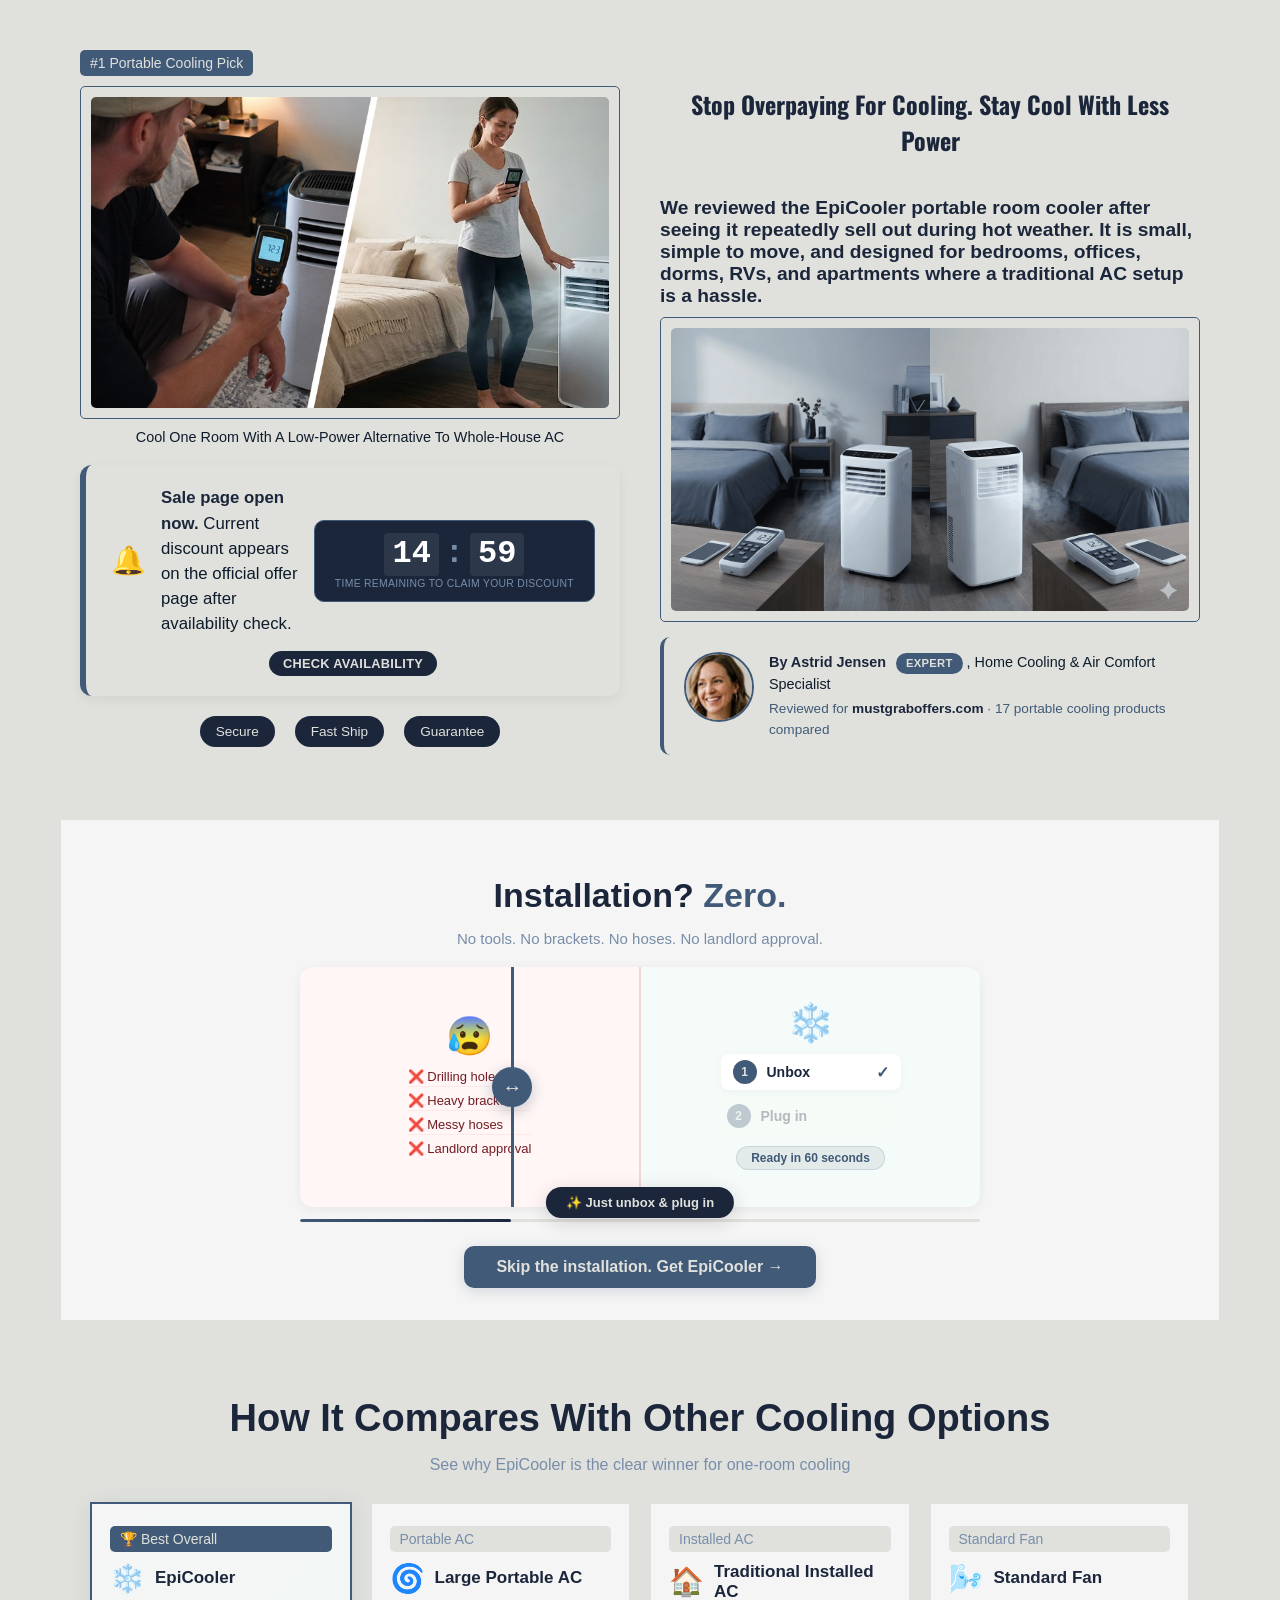
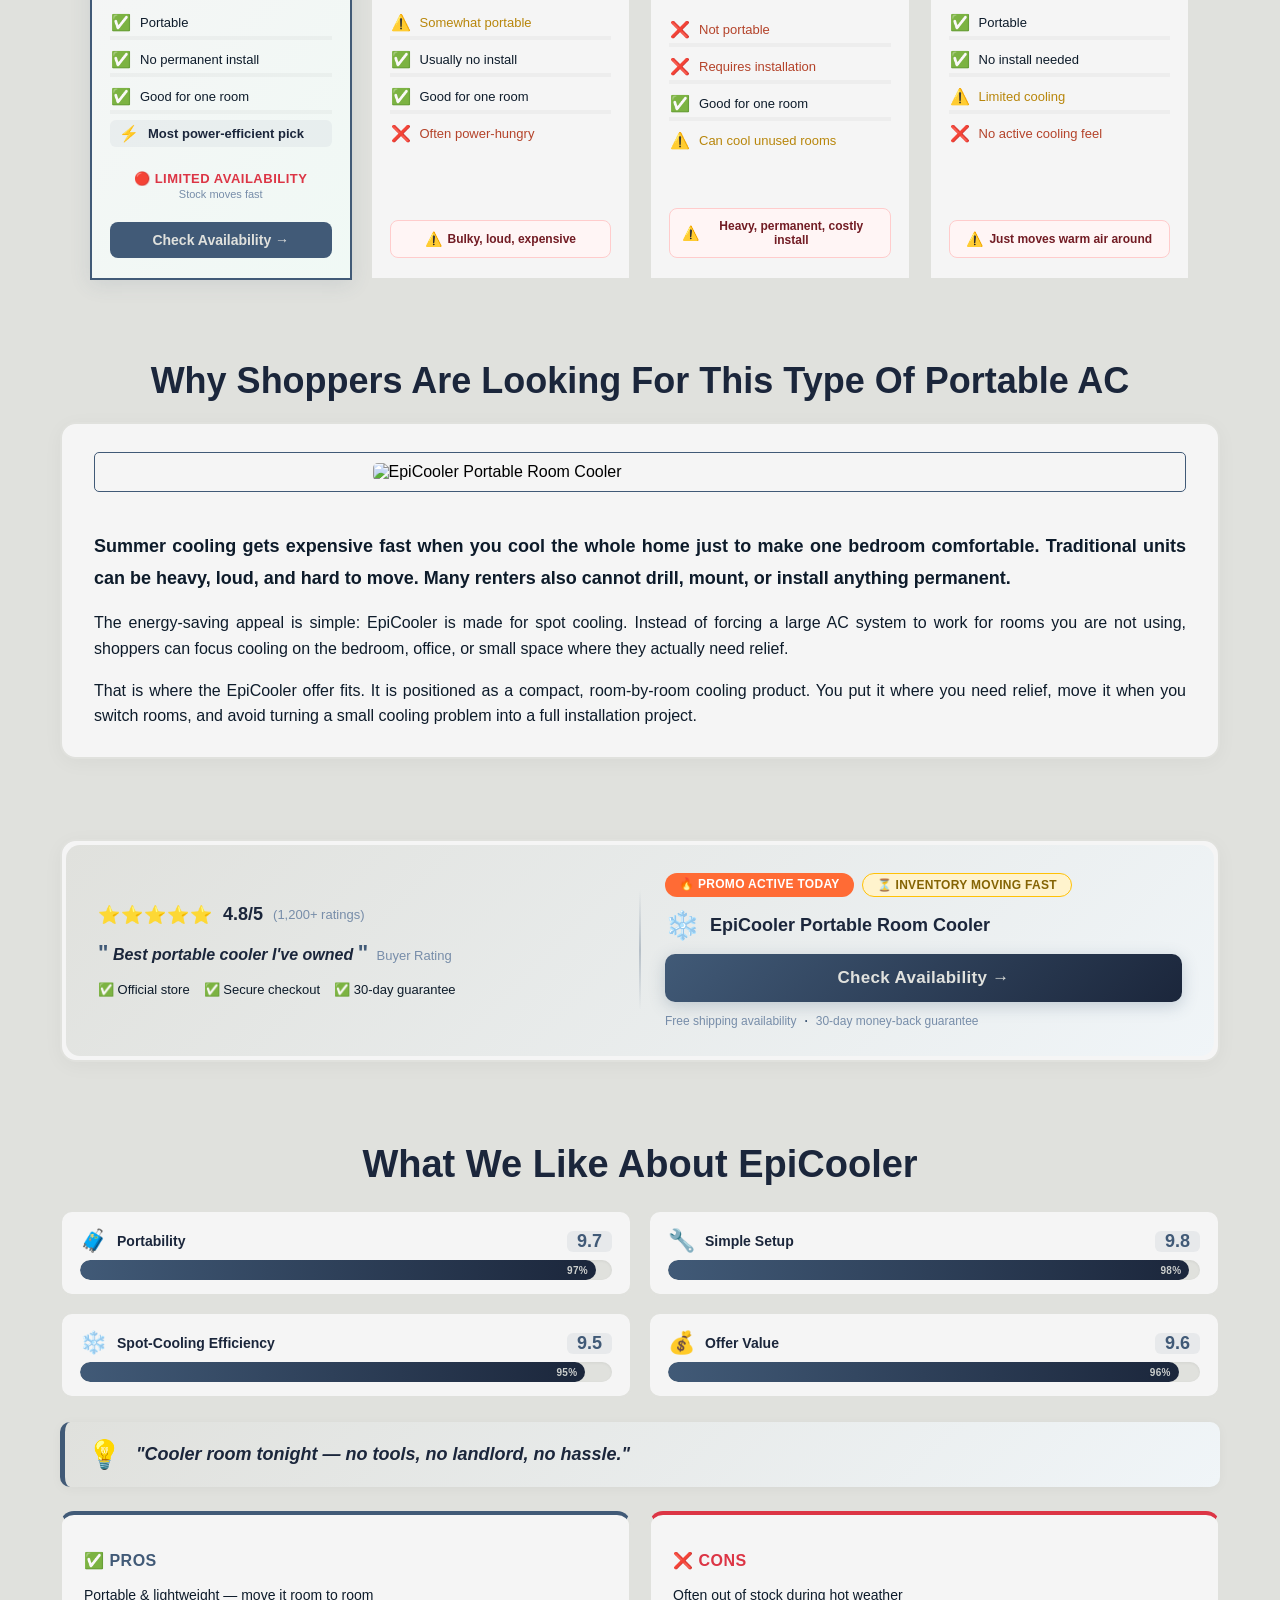
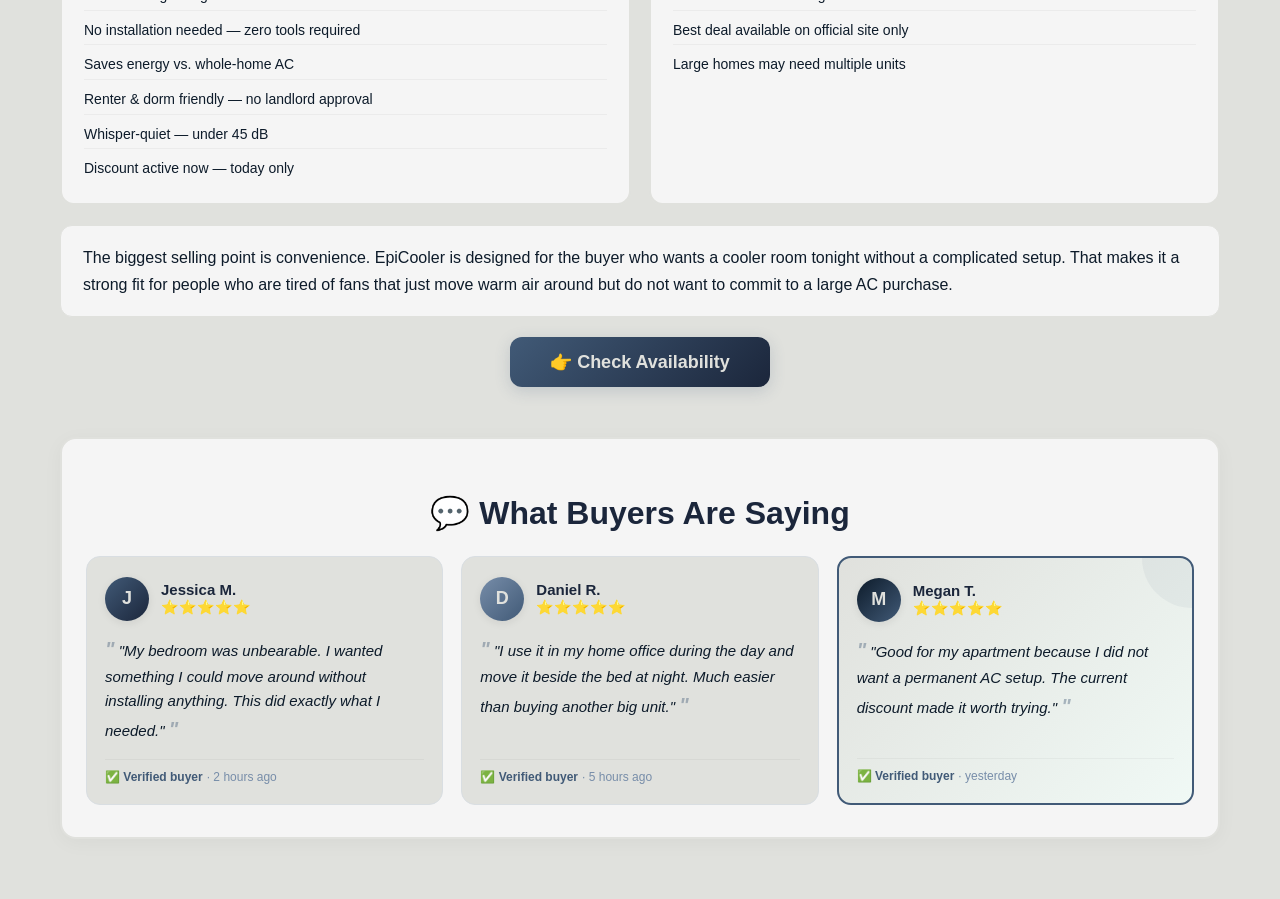
==== index.html @ 17265c3a "Add files via upload" ====
<!DOCTYPE html>
<html lang="en">
  <head>
    <meta charset="UTF-8" />
    <meta name="viewport" content="width=device-width, initial-scale=1.0" />
    <link rel="preconnect" href="https://fonts.googleapis.com" />
    <link rel="preconnect" href="https://fonts.gstatic.com" crossorigin />
    <link
      href="https://fonts.googleapis.com/css2?family=Oswald:wght@200..700&display=swap"
      rel="stylesheet"
    />
    <link rel="stylesheet" href="style.css" />
    <title>Portable Ac</title>
  </head>
  <body>
    <div class="pagecontainer">
      <div class="section-container">
        <div class="hero">
          <div class="leftside-holder">
            <div class="badge">#1 Portable Cooling Pick</div>
            <div class="img-container">
              <img src="imgs/hero.jpg" alt="" />
            </div>
            <div class="img-des">
              Cool One Room With A Low-Power Alternative To Whole-House AC
            </div>
            <div class="note">
              <div class="note-left">
                <div class="note-icon">🔔</div>
                <div class="note-text">
                  <strong>Sale page open now.</strong>
                  Current discount appears on the official offer page after
                  availability check.
                </div>
              </div>
              <div class="timer-wrapper">
                <div class="timer-display" id="discountTimer">
                  <span id="minutes">15</span>
                  <span class="timer-colon">:</span>
                  <span id="seconds">00</span>
                </div>
                <div class="timer-label">
                  Time remaining to claim your discount
                </div>
              </div>
              <div class="note-right">
                <span class="availability-tag">
                  <a href="quiz.html">Check Availability</a>
                </span>
              </div>
            </div>
            <div class="features-list">
              <div class="feature-item">Secure</div>
              <div class="feature-item">Fast Ship</div>
              <div class="feature-item">Guarantee</div>
            </div>
          </div>
          <div class="rightside-holder">
            <h1>Stop Overpaying For Cooling. Stay Cool With Less Power</h1>
            <h3>
              We reviewed the EpiCooler portable room cooler after seeing it
              repeatedly sell out during hot weather. It is small, simple to
              move, and designed for bedrooms, offices, dorms, RVs, and
              apartments where a traditional AC setup is a hassle.
            </h3>
            <div class="img-container">
              <img src="imgs/heroai.png" alt="EpiCooler Portable Room Cooler" />
            </div>
            <div class="author-section">
              <div class="author-content">
                <div class="author-image">
                  <img src="imgs/author.png" alt="Astrid Jensen" />
                </div>
                <div class="author-text">
                  <span class="author-name">By Astrid Jensen</span>
                  <span class="author-badge">Expert</span>
                  <span>, Home Cooling & Air Comfort Specialist</span>
                  <span class="author-review">
                    Reviewed for <strong>mustgraboffers.com</strong> · 17
                    portable cooling products compared
                  </span>
                </div>
              </div>
            </div>
          </div>
        </div>
      </div>
      <div class="normalsection">
        <!-- ============================ SWIPE-TO-INSTALL DEMO (MINIMALIST) ============================ -->
        <div class="section-container">
          <div class="swipe-demo-minimal">
            <h2 class="swipe-title-minimal">
              Installation? <span class="highlight">Zero.</span>
            </h2>
            <p class="swipe-subtitle-minimal">
              No tools. No brackets. No hoses. No landlord approval.
            </p>

            <div class="swipe-container-minimal">
              <div class="swipe-track" id="swipeTrack">
                <!-- Stress Side -->
                <div class="swipe-card swipe-stress-minimal">
                  <div class="swipe-icon-large">😰</div>
                  <div class="swipe-list">
                    <span>❌ Drilling holes</span>
                    <span>❌ Heavy brackets</span>
                    <span>❌ Messy hoses</span>
                    <span>❌ Landlord approval</span>
                  </div>
                </div>

                <!-- Divider -->
                <div class="swipe-divider-minimal" id="swipeDividerMinimal">
                  <div class="swipe-handle-minimal" id="swipeHandleMinimal">
                    <span>↔</span>
                  </div>
                </div>

                <!-- Relief Side -->
                <div class="swipe-card swipe-relief-minimal">
                  <div class="swipe-icon-large">❄️</div>
                  <div class="swipe-steps-minimal">
                    <div class="step-minimal" id="step1Minimal">
                      <span class="step-num">1</span>
                      <span class="step-label">Unbox</span>
                      <span class="step-check">✓</span>
                    </div>
                    <div class="step-minimal" id="step2Minimal">
                      <span class="step-num">2</span>
                      <span class="step-label">Plug in</span>
                      <span class="step-check">✓</span>
                    </div>
                  </div>
                  <div class="swipe-tag">Ready in 60 seconds</div>
                </div>
              </div>

              <!-- Progress -->
              <div class="swipe-progress-minimal">
                <div class="swipe-bar-minimal" id="swipeBarMinimal"></div>
              </div>

              <!-- Popup -->
              <div class="swipe-popup-minimal" id="swipePopupMinimal">
                <span id="popupTextMinimal">✨ Just unbox & plug in</span>
              </div>
            </div>

            <div class="swipe-cta-minimal">
              <a
                href="#"
                class="cta-minimal"
                onclick="event.preventDefault(); document.querySelector('.quiz-container').scrollIntoView({behavior:'smooth',block:'start'}); renderQuiz(0); return false;"
              >
                Skip the installation. Get EpiCooler →
              </a>
            </div>
          </div>
        </div>
      </div>
      <div class="normalsection">
        <!-- ============================ SPEC SHEET SHOWDOWN ============================ -->
        <div class="section-container">
          <h2 class="spec-title">How It Compares With Other Cooling Options</h2>
          <p class="spec-subtitle">
            See why EpiCooler is the clear winner for one-room cooling
          </p>

          <div class="spec-grid">
            <!-- EpiCooler Card -->
            <div class="spec-card spec-winner">
              <div class="spec-badge winner-badge">🏆 Best Overall</div>
              <div class="spec-product">
                <span class="spec-icon">❄️</span>
                <span class="spec-name">EpiCooler</span>
              </div>

              <div class="spec-features">
                <div class="spec-feature">
                  <span class="spec-check">✅</span>
                  <span>Portable</span>
                </div>
                <div class="spec-feature">
                  <span class="spec-check">✅</span>
                  <span>No permanent install</span>
                </div>
                <div class="spec-feature">
                  <span class="spec-check">✅</span>
                  <span>Good for one room</span>
                </div>
                <div class="spec-feature spec-highlight">
                  <span class="spec-check">⚡</span>
                  <span>Most power-efficient pick</span>
                </div>
              </div>

              <div class="spec-downside">
                <span class="spec-urgency">🔴 Limited Availability</span>
                <span class="spec-stock">Stock moves fast</span>
              </div>

              <a
                href="#"
                class="spec-cta"
                onclick="event.preventDefault(); document.querySelector('.quiz-container').scrollIntoView({behavior:'smooth',block:'start'}); renderQuiz(0); return false;"
              >
                Check Availability →
              </a>
            </div>

            <!-- Large Portable AC -->
            <div class="spec-card">
              <div class="spec-badge">Portable AC</div>
              <div class="spec-product">
                <span class="spec-icon">🌀</span>
                <span class="spec-name">Large Portable AC</span>
              </div>

              <div class="spec-features">
                <div class="spec-feature spec-mid">
                  <span class="spec-check">⚠️</span>
                  <span>Somewhat portable</span>
                </div>
                <div class="spec-feature">
                  <span class="spec-check">✅</span>
                  <span>Usually no install</span>
                </div>
                <div class="spec-feature">
                  <span class="spec-check">✅</span>
                  <span>Good for one room</span>
                </div>
                <div class="spec-feature spec-flaw">
                  <span class="spec-check">❌</span>
                  <span>Often power-hungry</span>
                </div>
              </div>

              <div class="spec-downside spec-flaw-box">
                <span class="spec-flaw-icon">⚠️</span>
                <span>Bulky, loud, expensive</span>
              </div>
            </div>

            <!-- Traditional Installed AC -->
            <div class="spec-card">
              <div class="spec-badge">Installed AC</div>
              <div class="spec-product">
                <span class="spec-icon">🏠</span>
                <span class="spec-name">Traditional Installed AC</span>
              </div>

              <div class="spec-features">
                <div class="spec-feature spec-flaw">
                  <span class="spec-check">❌</span>
                  <span>Not portable</span>
                </div>
                <div class="spec-feature spec-flaw">
                  <span class="spec-check">❌</span>
                  <span>Requires installation</span>
                </div>
                <div class="spec-feature">
                  <span class="spec-check">✅</span>
                  <span>Good for one room</span>
                </div>
                <div class="spec-feature spec-mid">
                  <span class="spec-check">⚠️</span>
                  <span>Can cool unused rooms</span>
                </div>
              </div>

              <div class="spec-downside spec-flaw-box">
                <span class="spec-flaw-icon">⚠️</span>
                <span>Heavy, permanent, costly install</span>
              </div>
            </div>

            <!-- Standard Fan -->
            <div class="spec-card">
              <div class="spec-badge">Standard Fan</div>
              <div class="spec-product">
                <span class="spec-icon">🌬️</span>
                <span class="spec-name">Standard Fan</span>
              </div>

              <div class="spec-features">
                <div class="spec-feature">
                  <span class="spec-check">✅</span>
                  <span>Portable</span>
                </div>
                <div class="spec-feature">
                  <span class="spec-check">✅</span>
                  <span>No install needed</span>
                </div>
                <div class="spec-feature spec-mid">
                  <span class="spec-check">⚠️</span>
                  <span>Limited cooling</span>
                </div>
                <div class="spec-feature spec-flaw">
                  <span class="spec-check">❌</span>
                  <span>No active cooling feel</span>
                </div>
              </div>

              <div class="spec-downside spec-flaw-box">
                <span class="spec-flaw-icon">⚠️</span>
                <span>Just moves warm air around</span>
              </div>
            </div>
          </div>
        </div>
      </div>

      <div class="articlecontainer">
        <div class="section-container">
          <h2 class="article-title">
            Why Shoppers Are Looking For This Type Of Portable AC
          </h2>
          <div class="article-content">
            <div class="img-container ">
              <img
              class="article-img"
                src="imgs/epicooler.jpg"
                alt="EpiCooler Portable Room Cooler"
              />
              
            </div>
            <div class="article-text">
                <p>
                  Summer cooling gets expensive fast when you cool the whole
                  home just to make one bedroom comfortable. Traditional units
                  can be heavy, loud, and hard to move. Many renters also cannot
                  drill, mount, or install anything permanent.
                </p>
                <p>
                  The energy-saving appeal is simple: EpiCooler is made for spot
                  cooling. Instead of forcing a large AC system to work for
                  rooms you are not using, shoppers can focus cooling on the
                  bedroom, office, or small space where they actually need
                  relief.
                </p>
                <p>
                  That is where the EpiCooler offer fits. It is positioned as a
                  compact, room-by-room cooling product. You put it where you
                  need relief, move it when you switch rooms, and avoid turning
                  a small cooling problem into a full installation project.
                </p>
              </div>
          </div>
        </div>
      </div>

      <div class="normalsection">
        <!-- ============================ EPICOOLER CTA BLOCK ============================ -->
        <div class="section-container">
          <div class="cta-block">
            <div class="cta-block-inner">
              <!-- Left Column -->
              <div class="cta-left">
                <div class="cta-rating">
                  <span class="cta-stars">⭐⭐⭐⭐⭐</span>
                  <span class="cta-score">4.8/5</span>
                  <span class="cta-count">(1,200+ ratings)</span>
                </div>

                <div class="cta-review">
                  <span class="cta-quote">"</span>
                  Best portable cooler I've owned
                  <span class="cta-quote">"</span>
                  <span class="cta-author">Buyer Rating</span>
                </div>

                <div class="cta-features">
                  <span class="cta-feature">✅ Official store</span>
                  <span class="cta-feature">✅ Secure checkout</span>
                  <span class="cta-feature">✅ 30-day guarantee</span>
                </div>
              </div>

              <!-- Divider -->
              <div class="cta-divider"></div>

              <!-- Right Column -->
              <div class="cta-right">
                <div class="cta-badges">
                  <span class="cta-badge hot">🔥 Promo active today</span>
                  <span class="cta-badge stock">⏳ Inventory moving fast</span>
                </div>

                <div class="cta-product">
                  <span class="cta-product-icon">❄️</span>
                  <span class="cta-product-name"
                    >EpiCooler Portable Room Cooler</span
                  >
                </div>

                <a
                  href="#"
                  class="cta-button"
                  onclick="event.preventDefault(); document.querySelector('.quiz-container').scrollIntoView({behavior:'smooth',block:'start'}); renderQuiz(0); return false;"
                >
                  Check Availability →
                </a>

                <div class="cta-footer">
                  <span>Free shipping availability</span>
                  <span class="cta-dot">·</span>
                  <span>30-day money-back guarantee</span>
                </div>
              </div>
            </div>
          </div>
        </div>
      </div>

      <div class="normalsection">
        <!-- ============================ WHAT WE LIKE ABOUT EPICOOLER ============================ -->
        <div class="section-container">
          <h2 class="like-title">What We Like About EpiCooler</h2>

          <!-- Ratings with Bars - 2 Column Grid -->
          <div class="like-ratings-grid">
            <div class="like-rating-bar">
              <div class="like-rating-bar-header">
                <span class="like-rating-bar-icon">🧳</span>
                <span class="like-rating-bar-label">Portability</span>
                <span class="like-rating-bar-score">9.7</span>
              </div>
              <div class="like-bar-track">
                <div class="like-bar-fill" style="width: 97%">
                  <span class="like-bar-value">97%</span>
                </div>
              </div>
            </div>

            <div class="like-rating-bar">
              <div class="like-rating-bar-header">
                <span class="like-rating-bar-icon">🔧</span>
                <span class="like-rating-bar-label">Simple Setup</span>
                <span class="like-rating-bar-score">9.8</span>
              </div>
              <div class="like-bar-track">
                <div class="like-bar-fill" style="width: 98%">
                  <span class="like-bar-value">98%</span>
                </div>
              </div>
            </div>

            <div class="like-rating-bar">
              <div class="like-rating-bar-header">
                <span class="like-rating-bar-icon">❄️</span>
                <span class="like-rating-bar-label"
                  >Spot-Cooling Efficiency</span
                >
                <span class="like-rating-bar-score">9.5</span>
              </div>
              <div class="like-bar-track">
                <div class="like-bar-fill" style="width: 95%">
                  <span class="like-bar-value">95%</span>
                </div>
              </div>
            </div>

            <div class="like-rating-bar">
              <div class="like-rating-bar-header">
                <span class="like-rating-bar-icon">💰</span>
                <span class="like-rating-bar-label">Offer Value</span>
                <span class="like-rating-bar-score">9.6</span>
              </div>
              <div class="like-bar-track">
                <div class="like-bar-fill" style="width: 96%">
                  <span class="like-bar-value">96%</span>
                </div>
              </div>
            </div>
          </div>

          <!-- Testimonial -->
          <div class="like-testimonial">
            <span class="like-testimonial-icon">💡</span>
            <span class="like-testimonial-text">
              "Cooler room tonight — no tools, no landlord, no hassle."
            </span>
          </div>

          <!-- Pros & Cons -->
          <div class="like-proscons">
            <!-- Pros -->
            <div class="like-pros">
              <h3 class="like-pros-title">✅ PROS</h3>
              <ul class="like-list">
                <li>Portable & lightweight — move it room to room</li>
                <li>No installation needed — zero tools required</li>
                <li>Saves energy vs. whole-home AC</li>
                <li>Renter & dorm friendly — no landlord approval</li>
                <li>Whisper-quiet — under 45 dB</li>
                <li>Discount active now — today only</li>
              </ul>
            </div>

            <!-- Cons -->
            <div class="like-cons">
              <h3 class="like-cons-title">❌ CONS</h3>
              <ul class="like-list">
                <li>Often out of stock during hot weather</li>
                <li>Best deal available on official site only</li>
                <li>Large homes may need multiple units</li>
              </ul>
            </div>
          </div>

          <!-- Description -->
          <p class="like-description">
            The biggest selling point is convenience. EpiCooler is designed for
            the buyer who wants a cooler room tonight without a complicated
            setup. That makes it a strong fit for people who are tired of fans
            that just move warm air around but do not want to commit to a large
            AC purchase.
          </p>

          <!-- CTA -->
          <div class="like-cta">
            <a
              href="#"
              class="like-cta-button"
              onclick="event.preventDefault(); document.querySelector('.quiz-container').scrollIntoView({behavior:'smooth',block:'start'}); renderQuiz(0); return false;"
            >
              👉 Check Availability
            </a>
          </div>
        </div>
      </div>
      <div class="normalsection">
        <!-- ============================ BUYER COMMENTS ============================ -->
        <div class="section-container">
          <div class="comments-wrapper">
            <h2 class="comments-title">💬 What Buyers Are Saying</h2>

            <div class="comments-grid">
              <!-- Comment 1 -->
              <div class="comment-card">
                <div class="comment-header">
                  <div
                    class="comment-avatar"
                    style="
                      background: linear-gradient(135deg, #415a77, #1b263b);
                    "
                  >
                    <span>J</span>
                  </div>
                  <div class="comment-meta">
                    <div class="comment-name">Jessica M.</div>
                    <div class="comment-stars">⭐⭐⭐⭐⭐</div>
                  </div>
                </div>
                <p class="comment-text">
                  "My bedroom was unbearable. I wanted something I could move
                  around without installing anything. This did exactly what I
                  needed."
                </p>
                <div class="comment-footer">
                  <span class="comment-verified">✅ Verified buyer</span>
                  <span class="comment-time">· 2 hours ago</span>
                </div>
              </div>

              <!-- Comment 2 -->
              <div class="comment-card">
                <div class="comment-header">
                  <div
                    class="comment-avatar"
                    style="
                      background: linear-gradient(135deg, #778da9, #415a77);
                    "
                  >
                    <span>D</span>
                  </div>
                  <div class="comment-meta">
                    <div class="comment-name">Daniel R.</div>
                    <div class="comment-stars">⭐⭐⭐⭐⭐</div>
                  </div>
                </div>
                <p class="comment-text">
                  "I use it in my home office during the day and move it beside
                  the bed at night. Much easier than buying another big unit."
                </p>
                <div class="comment-footer">
                  <span class="comment-verified">✅ Verified buyer</span>
                  <span class="comment-time">· 5 hours ago</span>
                </div>
              </div>

              <!-- Comment 3 -->
              <div class="comment-card comment-featured">
                <div class="comment-header">
                  <div
                    class="comment-avatar"
                    style="
                      background: linear-gradient(135deg, #0d1b2a, #415a77);
                    "
                  >
                    <span>M</span>
                  </div>
                  <div class="comment-meta">
                    <div class="comment-name">Megan T.</div>
                    <div class="comment-stars">⭐⭐⭐⭐⭐</div>
                  </div>
                </div>
                <p class="comment-text">
                  "Good for my apartment because I did not want a permanent AC
                  setup. The current discount made it worth trying."
                </p>
                <div class="comment-footer">
                  <span class="comment-verified">✅ Verified buyer</span>
                  <span class="comment-time">· yesterday</span>
                </div>
              </div>
            </div>
          </div>
        </div>
      </div>
    </div>
    <script src="main.js"></script>
  </body>
</html>
---- style.css ----
:root {
    --primary-color: #e0e1dd;
    --secondary-color: #415a77;
    --light-color: #778da9;
    --font-color: #0d1b2a;
    --dark-color: #1b263b;
    --background-color: #f5f5f5;

}

body {
    font-family: Arial, sans-serif;
    margin: 0;
    padding: 0;
    background: linear-gradient(135deg, #e0e1dd 0%, var(--primary-color) 100%);
}
* {
    box-sizing: border-box;
}
a {
    text-decoration: none;
    color: inherit;
}

h1 {
    background-color: var(--primary-color);
    font-family: 'Oswald', sans-serif;
    padding: 20px;
    text-align: center;
    font-size: 1.5rem;
    font-weight: bold;
    color: var(--dark-color);
}

h3 {
    color: var(--dark-color);
    font-size: 1.2rem;
    margin-bottom: 10px;
}

.pagecontainer {
    min-height: 100vh;
    max-width: 1200px;
    margin: 0 auto;
    padding: 20px;
}

.section-container {
    padding: 10px 0;
}
.img-container {

    display: flex;
    flex-direction: column;
    align-items: center;
    width: 100%;
    padding: 10px;
    border: 1px solid var(--secondary-color);
    border-radius: 5px;
}
.img-container img {
    max-width: 100%;
    height: auto;
    display: block;
    border-radius: 5px;
}
.img-des {
    font-size: 0.9rem;
    color: var(--font-color);
    margin-top: 10px;
    text-align: center;
}
/* Note Styles */
.note {
    background: var(--primary-color);
    border-radius: 12px;
    padding: 20px 25px;
    display: flex;
    align-items: center;
    justify-content: space-between;
    flex-wrap: wrap;
    gap: 15px;
    border-left: 6px solid var(--secondary-color);
    box-shadow: 0 4px 12px rgba(0, 0, 0, 0.06);
    margin: 20px 0;
    display: flex;
    justify-content: center;
}

.note-left {
    display: flex;
    align-items: center;
    gap: 15px;
    flex: 1;
}

.note-icon {
    font-size: 28px;
    line-height: 1;
    flex-shrink: 0;
}

.note-text {
    color: var(--font-color);
    font-size: 1.05rem;
    line-height: 1.5;
}

.note-text strong {
    color: var(--dark-color);
}

.note-right {
    display: flex;
    align-items: center;
    gap: 12px;
    flex-shrink: 0;
}

.discount-badge {
    background: var(--secondary-color);
    color: white;
    padding: 6px 18px;
    border-radius: 30px;
    font-weight: 700;
    font-size: 0.8rem;
    letter-spacing: 0.5px;
}

.availability-tag {
    background: var(--dark-color);
    color: var(--primary-color);
    padding: 5px 14px;
    border-radius: 30px;
    font-size: 0.8rem;
    font-weight: 600;
    text-transform: uppercase;
    letter-spacing: 0.3px;
}

.features-list {
    display: flex;
    gap: 20px;
    margin-top: 15px;
    justify-content: center;
}
.feature-item {
    background: var(--dark-color);
    color: var(--primary-color);
    padding: 8px 16px;
    border-radius: 20px;
    font-size: 0.85rem;
    font-weight: 500;
}

/* Timer Styles */
.timer-wrapper {
    background: var(--dark-color);
    border-radius: 10px;
    padding: 12px 20px;
    min-width: 140px;
    text-align: center;
    border: 1px solid var(--secondary-color);
    
}

.timer-header {
    display: flex;
    align-items: center;
    justify-content: center;
    gap: 8px;
    color: var(--primary-color);
    font-size: 0.75rem;
    text-transform: uppercase;
    letter-spacing: 0.5px;
    margin-bottom: 4px;
}

.timer-header i {
    color: var(--light-color);
}

.timer-display {
    display: flex;
    align-items: center;
    justify-content: center;
    gap: 4px;
    font-size: 2rem;
    font-weight: 700;
    color: white;
    font-family: 'Courier New', monospace;
    line-height: 1.2;
}

.timer-display span {
    background: rgba(255, 255, 255, 0.08);
    padding: 2px 8px;
    border-radius: 4px;
    min-width: 40px;
}

.timer-colon {
    background: transparent !important;
    padding: 2px 2px !important;
    min-width: auto !important;
    color: var(--light-color);
}

.timer-label {
    color: var(--light-color);
    font-size: 0.65rem;
    margin-top: 2px;
    letter-spacing: 0.3px;
    text-transform: uppercase;
}

/* Timer responsive */
@media (max-width: 600px) {
    .timer-wrapper {
        padding: 10px 15px;
        min-width: 120px;
    }

    .timer-display {
        font-size: 1.6rem;
    }

    .timer-display span {
        min-width: 30px;
        padding: 2px 6px;
    }

    .timer-header {
        font-size: 0.65rem;
    }

    .timer-label {
        font-size: 0.55rem;
    }
}

@media (max-width: 480px) {
    .timer-display {
        font-size: 1.3rem;
    }

    .timer-display span {
        min-width: 25px;
        padding: 1px 4px;
    }
}

/* Responsive */
@media (max-width: 600px) {
    .note {
        flex-direction: column;
        align-items: center;
        padding: 18px;
    }



    .note-text {
        font-size: 0.95rem;
    }

    .note-icon {
        font-size: 22px;
    }
}
/* Author Styles */
.author-section {
    background: var(--primary-color);
    border-radius: 10px;
    padding: 15px 20px;
    margin-top: 15px;
    border-left: 4px solid var(--secondary-color);
}

.author-content {
    display: flex;
    align-items: flex-start;
    gap: 15px;
}

.author-image {
    flex-shrink: 0;
    width: 70px;
    height: 70px;
    border-radius: 50%;
    overflow: hidden;
    border: 2px solid var(--secondary-color);
    background: white;
}

.author-image img {
    width: 100%;
    height: 100%;
    object-fit: cover;
    display: block;
}

.author-text {
    color: var(--font-color);
    font-size: 0.9rem;
    line-height: 1.5;
    flex: 1;
}

.author-name {
    font-weight: 700;
    color: var(--dark-color);
}

.author-review {
    display: block;
    margin-top: 4px;
    font-size: 0.85rem;
    color: var(--secondary-color);
}

.author-review strong {
    color: var(--dark-color);
    font-weight: 600;
}

.author-badge {
    display: inline-block;
    background: var(--secondary-color);
    color: var(--primary-color);
    padding: 2px 10px;
    border-radius: 12px;
    font-size: 0.7rem;
    font-weight: 600;
    text-transform: uppercase;
    letter-spacing: 0.3px;
    margin-left: 6px;
}

/* Author responsive */
@media (max-width: 600px) {
    .author-section {
        padding: 12px 15px;
    }

    .author-text {
        font-size: 0.82rem;
    }

    .author-review {
        font-size: 0.78rem;
    }

    .author-image {
        width: 55px;
        height: 55px;
    }
}
/* hero Styles */
.hero {
    display: grid;
    grid-template-columns: 1fr 1fr;
}
.leftside-holder {
    padding: 20px;
}
.rightside-holder {
    padding: 20px;
}

.badge {
    display: inline-block;
    padding: 5px 10px;
    background-color: var(--secondary-color);
    color: var(--primary-color);
    border-radius: 5px;
    font-size: 14px;
    margin-bottom: 10px;
}
@media (max-width: 768px) {
    .hero {
        grid-template-columns: 1fr;
    }
    .rightside-holder,
    .leftside-holder {
        grid-column: 1;
    }
}


/* ============================ SWIPE-TO-INSTALL (MINIMALIST) ============================ */
.swipe-demo-minimal {
    background: var(--background-color);
    padding: 28px 24px 32px;
    margin: 24px 0;
    border: 1px solid var(--primary-color);
}

.swipe-title-minimal {
    text-align: center;
    font-size: clamp(26px, 3vw, 34px);
    font-weight: 800;
    color: var(--dark-color);
    margin-bottom: 4px;
}

.swipe-title-minimal .highlight {
    color: var(--secondary-color);
}

.swipe-subtitle-minimal {
    text-align: center;
    color: var(--light-color);
    font-size: 15px;
    margin-bottom: 20px;
}

.swipe-container-minimal {
    position: relative;
    max-width: 680px;
    margin: 0 auto;
    user-select: none;
    -webkit-user-select: none;
    touch-action: none;
}

.swipe-track {
    display: flex;
    position: relative;
    height: 240px;
    border-radius: 12px;
    overflow: hidden;
    background: var(--primary-color);
    box-shadow: 0 2px 12px rgba(0, 0, 0, 0.06);
}

/* Cards */
.swipe-card {
    flex: 1;
    padding: 24px 20px;
    display: flex;
    flex-direction: column;
    justify-content: center;
    align-items: center;
    gap: 12px;
    min-width: 0;
}

.swipe-stress-minimal {
    background: #fff6f5;
    border-right: 2px solid #f0d8d8;
}

.swipe-relief-minimal {
    background: #f5fbf8;
}

.swipe-icon-large {
    font-size: 38px;
    line-height: 1;
}

.swipe-list {
    display: flex;
    flex-direction: column;
    gap: 4px;
    font-size: 13px;
    color: #721c24;
    font-weight: 500;
}

.swipe-list span {
    padding: 2px 0;
    border-bottom: 1px solid rgba(220, 53, 69, 0.08);
}

.swipe-list span:last-child {
    border-bottom: none;
}

/* Steps */
.swipe-steps-minimal {
    display: flex;
    flex-direction: column;
    gap: 8px;
    width: 100%;
    max-width: 180px;
}

.step-minimal {
    display: flex;
    align-items: center;
    gap: 10px;
    padding: 6px 12px;
    background: rgba(255, 255, 255, 0.5);
    border-radius: 8px;
    opacity: 0.3;
    transform: translateX(-6px);
    transition: all 0.5s ease;
}

.step-minimal.active {
    opacity: 1;
    transform: translateX(0);
    background: rgba(255, 255, 255, 0.9);
    box-shadow: 0 2px 8px rgba(0, 0, 0, 0.04);
}

.step-minimal .step-num {
    display: inline-flex;
    align-items: center;
    justify-content: center;
    width: 24px;
    height: 24px;
    border-radius: 50%;
    background: var(--secondary-color);
    color: var(--primary-color);
    font-weight: 700;
    font-size: 12px;
    flex-shrink: 0;
}

.step-minimal .step-label {
    font-weight: 600;
    color: var(--dark-color);
    font-size: 14px;
    flex: 1;
}

.step-minimal .step-check {
    color: var(--secondary-color);
    font-weight: 700;
    font-size: 16px;
    opacity: 0;
    transition: opacity 0.4s ease;
}

.step-minimal.active .step-check {
    opacity: 1;
}

.swipe-tag {
    font-size: 12px;
    font-weight: 600;
    color: var(--secondary-color);
    background: rgba(65, 90, 119, 0.1);
    padding: 4px 14px;
    border-radius: 20px;
    border: 1px solid rgba(65, 90, 119, 0.15);
}

/* Divider */
.swipe-divider-minimal {
    position: absolute;
    top: 0;
    left: 50%;
    width: 3px;
    height: 100%;
    background: var(--secondary-color);
    z-index: 5;
    cursor: ew-resize;
    transition: left 0.1s ease;
    touch-action: none;
}

.swipe-handle-minimal {
    position: absolute;
    top: 50%;
    left: 50%;
    transform: translate(-50%, -50%);
    background: var(--secondary-color);
    color: var(--primary-color);
    width: 40px;
    height: 40px;
    border-radius: 50%;
    display: flex;
    align-items: center;
    justify-content: center;
    font-size: 20px;
    font-weight: 700;
    box-shadow: 0 4px 14px rgba(65, 90, 119, 0.3);
    cursor: ew-resize;
    touch-action: none;
    transition: transform 0.2s ease;
}

.swipe-handle-minimal:hover {
    transform: translate(-50%, -50%) scale(1.08);
}

/* Progress */
.swipe-progress-minimal {
    height: 3px;
    background: var(--primary-color);
    border-radius: 2px;
    margin-top: 12px;
    overflow: hidden;
}

.swipe-bar-minimal {
    height: 100%;
    width: 0%;
    background: linear-gradient(90deg, var(--secondary-color), var(--dark-color));
    border-radius: 2px;
    transition: width 0.3s ease;
}

/* Popup */
.swipe-popup-minimal {
    position: absolute;
    bottom: -8px;
    left: 50%;
    transform: translateX(-50%);
    background: var(--dark-color);
    color: var(--primary-color);
    padding: 8px 20px;
    border-radius: 30px;
    font-size: 13px;
    font-weight: 600;
    box-shadow: 0 4px 20px rgba(0, 0, 0, 0.15);
    opacity: 0;
    transition: all 0.5s ease;
    pointer-events: none;
    white-space: nowrap;
}

.swipe-popup-minimal.show {
    opacity: 1;
    bottom: 4px;
}

/* CTA */
.swipe-cta-minimal {
    text-align: center;
    margin-top: 24px;
}

.cta-minimal {
    display: inline-block;
    padding: 12px 32px;
    background: var(--secondary-color);
    color: var(--primary-color);
    border-radius: 10px;
    font-weight: 700;
    font-size: 16px;
    text-decoration: none;
    transition: all 0.3s ease;
    box-shadow: 0 3px 14px rgba(65, 90, 119, 0.2);
}

.cta-minimal:hover {
    transform: translateY(-2px);
    box-shadow: 0 6px 24px rgba(65, 90, 119, 0.3);
    background: var(--dark-color);
}

/* Responsive */
@media (max-width: 600px) {
    .swipe-demo-minimal {
        padding: 20px 16px 24px;
    }
    
    .swipe-track {
        height: 200px;
    }
    
    .swipe-card {
        padding: 16px 14px;
        gap: 8px;
    }
    
    .swipe-icon-large {
        font-size: 30px;
    }
    
    .swipe-list {
        font-size: 11px;
    }
    
    .swipe-steps-minimal {
        max-width: 140px;
        gap: 6px;
    }
    
    .step-minimal {
        padding: 4px 10px;
        gap: 8px;
    }
    
    .step-minimal .step-num {
        width: 20px;
        height: 20px;
        font-size: 10px;
    }
    
    .step-minimal .step-label {
        font-size: 12px;
    }
    
    .swipe-handle-minimal {
        width: 34px;
        height: 34px;
        font-size: 16px;
    }
    
    .swipe-popup-minimal {
        font-size: 11px;
        padding: 6px 16px;
    }
    
    .cta-minimal {
        padding: 10px 24px;
        font-size: 14px;
    }
}

@media (max-width: 400px) {
    .swipe-track {
        height: 180px;
    }
    
    .swipe-list {
        font-size: 10px;
    }
    
    .swipe-list span {
        padding: 1px 0;
    }
    
    .swipe-steps-minimal {
        max-width: 120px;
        gap: 4px;
    }
    
    .step-minimal .step-label {
        font-size: 11px;
    }
    
    .swipe-icon-large {
        font-size: 26px;
    }
    
    .swipe-tag {
        font-size: 10px;
        padding: 2px 10px;
    }
}


/* ============================ SPEC SHEET SHOWDOWN ============================ */
.spec-title {
    text-align: center;
    font-size: clamp(28px, 3.5vw, 38px);
    font-weight: 800;
    color: var(--dark-color);
    margin-bottom: 4px;
}

.spec-subtitle {
    text-align: center;
    color: var(--light-color);
    font-size: 16px;
    margin-bottom: 28px;
}

.spec-grid {
    display: grid;
    grid-template-columns: repeat(4, 1fr);
    gap: 18px;
    max-width: 1100px;
    margin: 0 auto;
}

/* Card */
.spec-card {
    background: var(--background-color);
    border: 2px solid var(--primary-color);
    padding: 22px 18px 20px;
    display: flex;
    flex-direction: column;
    transition: all 0.3s ease;
    position: relative;
}

.spec-card:hover {
    box-shadow: 0 8px 28px rgba(0, 0, 0, 0.08);
}

/* Winner Card */
.spec-winner {
    border-color: var(--secondary-color);
    background: linear-gradient(135deg, var(--background-color), #f0f9f5);
    box-shadow: 0 4px 20px rgba(65, 90, 119, 0.12);
}

.spec-winner:hover {
    box-shadow: 0 8px 32px rgba(65, 90, 119, 0.2);
}

/* Badges */
.spec-badge {
    display: inline-block;
    padding: 5px 10px;
    background: var(--primary-color);
    color: var(--light-color);
    border-radius: 5px;
    font-size: 14px;
    margin-bottom: 10px;
}


.winner-badge {
    background: var(--secondary-color);
    color: var(--primary-color);
}

/* Product */
.spec-product {
    display: flex;
    align-items: center;
    gap: 10px;
    margin-bottom: 14px;
}

.spec-icon {
    font-size: 28px;
}

.spec-name {
    font-weight: 700;
    font-size: 17px;
    color: var(--dark-color);
}

/* Features */
.spec-features {
    display: flex;
    flex-direction: column;
    gap: 6px;
    flex: 1;
    margin-bottom: 14px;
}

.spec-feature {
    display: flex;
    align-items: center;
    gap: 8px;
    font-size: 13px;
    color: var(--font-color);
    padding: 4px 0;
    border-bottom: 4px solid rgba(0, 0, 0, 0.03);
}

.spec-feature:last-child {
    border-bottom: none;
}

.spec-check {
    font-size: 16px;
    flex-shrink: 0;
    width: 22px;
    text-align: center;
}

.spec-highlight {
    background: rgba(65, 90, 119, 0.06);
    padding: 4px 8px;
    border-radius: 6px;
    border-bottom: none;
    font-weight: 600;
    color: var(--dark-color);
}

.spec-mid {
    color: #b8860b;
}

.spec-flaw {
    color: #b4432a;
}

/* Downside */
.spec-downside {
    margin-top: auto;
    padding: 10px 12px;
    border-radius: 8px;
    font-size: 12px;
    font-weight: 600;
    text-align: center;
}

/* Winner downside - urgency badge */
.spec-urgency {
    display: block;
    color: #dc3545;
    font-weight: 800;
    font-size: 13px;
    text-transform: uppercase;
    letter-spacing: 0.5px;
    animation: pulseUrgency 1.5s ease-in-out infinite;
}

@keyframes pulseUrgency {
    0%, 100% { opacity: 1; }
    50% { opacity: 0.5; }
}

.spec-stock {
    display: block;
    color: var(--light-color);
    font-weight: 400;
    font-size: 11px;
    margin-top: 2px;
}

/* Flaw downside */
.spec-flaw-box {
    background: #fff5f5;
    border: 1px solid #fcc;
    color: #721c24;
    display: flex;
    align-items: center;
    justify-content: center;
    gap: 6px;
}

.spec-flaw-icon {
    font-size: 14px;
}

/* CTA */
.spec-cta {
    display: block;
    text-align: center;
    padding: 10px;
    margin-top: 12px;
    background: var(--secondary-color);
    color: var(--primary-color);
    border-radius: 8px;
    font-weight: 700;
    font-size: 14px;
    text-decoration: none;
    transition: all 0.3s ease;
}

.spec-cta:hover {
    background: var(--dark-color);
    transform: translateY(-2px);
}

/* Non-winner cards - no CTA or grayed out */
.spec-card:not(.spec-winner) .spec-cta {
    display: none;
}

/* Responsive */
@media (max-width: 1024px) {
    .spec-grid {
        grid-template-columns: repeat(2, 1fr);
        gap: 16px;
    }
}

@media (max-width: 600px) {
    .spec-grid {
        grid-template-columns: 1fr;
        max-width: 400px;
        gap: 14px;
    }
    
    .spec-card {
        padding: 18px 16px;
    }
    
    .spec-name {
        font-size: 15px;
    }
    
    .spec-feature {
        font-size: 12px;
    }
    
    .spec-title {
        font-size: 24px;
    }
    
    .spec-subtitle {
        font-size: 14px;
    }
}

@media (max-width: 400px) {
    .spec-card {
        padding: 14px 12px;
    }
    
    .spec-feature {
        font-size: 11px;
        gap: 6px;
    }
    
    .spec-check {
        font-size: 14px;
        width: 18px;
    }
    
    .spec-cta {
        font-size: 13px;
        padding: 8px;
    }
}

/* ============================ CTA BLOCK ============================ */
.cta-block {
    background: var(--background-color);
    border-radius: 16px;
    border: 2px solid var(--primary-color);
    padding: 4px;
    margin: 30px 0;
    box-shadow: 0 4px 20px rgba(0, 0, 0, 0.04);
    transition: box-shadow 0.3s ease;
}

.cta-block:hover {
    box-shadow: 0 8px 32px rgba(0, 0, 0, 0.08);
}

.cta-block-inner {
    background: linear-gradient(135deg, var(--primary-color), #f0f5f8);
    border-radius: 14px;
    padding: 28px 32px;
    display: grid;
    grid-template-columns: 1fr auto 1fr;
    gap: 24px;
    align-items: center;
}

/* Left Column */
.cta-left {
    display: flex;
    flex-direction: column;
    gap: 10px;
}

.cta-rating {
    display: flex;
    align-items: center;
    gap: 10px;
    flex-wrap: wrap;
}

.cta-stars {
    color: #f5a400;
    font-size: 18px;
    letter-spacing: 1px;
}

.cta-score {
    font-weight: 800;
    font-size: 18px;
    color: var(--dark-color);
}

.cta-count {
    font-size: 13px;
    color: var(--light-color);
    font-weight: 500;
}

.cta-review {
    font-size: 16px;
    font-weight: 600;
    color: var(--dark-color);
    font-style: italic;
    padding: 4px 0;
}

.cta-quote {
    color: var(--secondary-color);
    font-size: 22px;
    font-weight: 700;
    font-style: normal;
}

.cta-author {
    font-size: 13px;
    font-weight: 400;
    color: var(--light-color);
    font-style: normal;
    margin-left: 4px;
}

.cta-features {
    display: flex;
    flex-wrap: wrap;
    gap: 6px 14px;
    margin-top: 2px;
}

.cta-feature {
    font-size: 13px;
    color: var(--font-color);
    font-weight: 500;
}

/* Divider */
.cta-divider {
    width: 2px;
    height: 120px;
    background: linear-gradient(180deg, transparent, var(--secondary-color), transparent);
    opacity: 0.3;
    flex-shrink: 0;
}

/* Right Column */
.cta-right {
    display: flex;
    flex-direction: column;
    gap: 12px;
    align-items: flex-start;
}

.cta-badges {
    display: flex;
    flex-wrap: wrap;
    gap: 8px;
}

.cta-badge {
    padding: 4px 14px;
    border-radius: 20px;
    font-size: 12px;
    font-weight: 700;
    text-transform: uppercase;
    letter-spacing: 0.3px;
}

.cta-badge.hot {
    background: #ff6b35;
    color: #fff;
    animation: pulseBadge 2s ease-in-out infinite;
}

@keyframes pulseBadge {
    0%, 100% { transform: scale(1); }
    50% { transform: scale(1.05); }
}

.cta-badge.stock {
    background: #fff3cd;
    color: #856404;
    border: 1px solid #ffc107;
}

.cta-product {
    display: flex;
    align-items: center;
    gap: 10px;
}

.cta-product-icon {
    font-size: 28px;
}

.cta-product-name {
    font-weight: 700;
    font-size: 18px;
    color: var(--dark-color);
}

.cta-button {
    display: inline-block;
    padding: 14px 36px;
    background: linear-gradient(135deg, var(--secondary-color), var(--dark-color));
    color: var(--primary-color);
    border-radius: 10px;
    font-weight: 700;
    font-size: 17px;
    text-decoration: none;
    transition: all 0.3s ease;
    box-shadow: 0 4px 16px rgba(65, 90, 119, 0.25);
    width: 100%;
    text-align: center;
    letter-spacing: 0.3px;
}

.cta-button:hover {
    transform: translateY(-2px);
    box-shadow: 0 8px 28px rgba(65, 90, 119, 0.35);
}

.cta-footer {
    font-size: 12px;
    color: var(--light-color);
    display: flex;
    flex-wrap: wrap;
    gap: 4px 8px;
    align-items: center;
}

.cta-dot {
    color: var(--secondary-color);
    font-weight: 700;
}

/* Responsive */
@media (max-width: 820px) {
    .cta-block-inner {
        grid-template-columns: 1fr;
        padding: 24px 20px;
        gap: 16px;
    }
    
    .cta-divider {
        width: 100%;
        height: 2px;
        background: linear-gradient(90deg, transparent, var(--secondary-color), transparent);
    }
    
    .cta-left {
        order: 2;
    }
    
    .cta-right {
        order: 1;
    }
    
    .cta-rating {
        justify-content: center;
    }
    
    .cta-review {
        text-align: center;
    }
    
    .cta-features {
        justify-content: center;
    }
    
    .cta-badges {
        justify-content: center;
    }
    
    .cta-product {
        justify-content: center;
    }
    
    .cta-footer {
        justify-content: center;
    }
}

@media (max-width: 480px) {
    .cta-block-inner {
        padding: 18px 14px;
    }
    
    .cta-stars {
        font-size: 15px;
    }
    
    .cta-score {
        font-size: 16px;
    }
    
    .cta-review {
        font-size: 14px;
    }
    
    .cta-product-name {
        font-size: 15px;
    }
    
    .cta-button {
        font-size: 15px;
        padding: 12px 24px;
    }
    
    .cta-badge {
        font-size: 10px;
        padding: 3px 10px;
    }
    
    .cta-feature {
        font-size: 12px;
    }
    
    .cta-footer {
        font-size: 11px;
    }
}

/* ============================ ARTICLE SECTION ============================ */
.articlecontainer {
    margin: 30px 0;
}

.article-title {
    font-size: clamp(26px, 3.2vw, 36px);
    font-weight: 800;
    color: var(--dark-color);
    text-align: center;
    margin-bottom: 20px;
}

.article-content {
    background: var(--background-color);
    border-radius: 16px;
    padding: 28px 32px;
    border: 2px solid var(--primary-color);
    box-shadow: 0 4px 20px rgba(0, 0, 0, 0.04);
}

.article-content p {
    font-size: 16px;
    line-height: 1.8;
    color: var(--font-color);
    margin-bottom: 16px;
}

.article-content p:last-child {
    margin-bottom: 0;
}

.article-text {
    width: 100%;
    padding: 20px 0 0 0;
}

.article-text p {
    text-align: justify;
    font-size: 16px;
    line-height: 1.6;
    margin-bottom: 16px;
}

.article-img {
    width: 50%;
    border-radius: 12px;
    overflow: hidden;
}
/* Drop Cap */
.first-paragraph {
    overflow: hidden;
}

.specialletter {
    color: var(--secondary-color);
    font-weight: 800;
    font-size: 4em;
    float: left;
    line-height: 0.8;
    margin-right: 6px;
    margin-top: 0px;
    font-family: Georgia, 'Times New Roman', serif;
}

.rest-word {
    float: left;
    font-weight: 800;
    font-size: 1em;
    color: var(--dark-color);
    line-height: 1.8;
    margin-right: 4px;
}

/* ============================ RESPONSIVE ============================ */
@media (max-width: 600px) {
    .article-content {
        padding: 20px 18px;
    }
    
    .article-content p {
        font-size: 14px;
        line-height: 1.7;
    }
    
    .specialletter {
        font-size: 3.2em;
        margin-right: 4px;
    }
}

@media (max-width: 400px) {
    .article-content {
        padding: 16px 14px;
    }
    
    .article-content p {
        font-size: 13px;
        line-height: 1.6;
    }
    
    .specialletter {
        font-size: 2.8em;
        margin-right: 3px;
    }
}

/* ============================ ARTICLE SECTION ============================ */
.articlecontainer {
    margin: 30px 0;
}

.article-title {
    font-size: clamp(26px, 3.2vw, 36px);
    font-weight: 800;
    color: var(--dark-color);
    text-align: center;
    margin-bottom: 20px;
}

.article-content {
    background: var(--background-color);
    border-radius: 16px;
    padding: 28px 32px;
    border: 2px solid var(--primary-color);
    box-shadow: 0 4px 20px rgba(0, 0, 0, 0.04);
}

.article-content p {
    font-size: 16px;
    line-height: 1.8;
    color: var(--font-color);
    margin-bottom: 16px;
}

.article-content p:last-child {
    margin-bottom: 0;
}

.article-content p:first-child {
    text-indent: 0;
}

.specialletter {
    color: var(--secondary-color);
    font-weight: 800;
    font-size: 3.2em;
    float: left;
    line-height: 0.9;
    margin-right: 6px;
    margin-top: 0px;
    font-family: Georgia, 'Times New Roman', serif;
}

/* ============================ RESPONSIVE ============================ */
@media (max-width: 600px) {
    .article-content {
        padding: 20px 18px;
    }
    
    .article-content p {
        font-size: 14px;
        line-height: 1.7;
    }
    
    .specialletter {
        font-size: 2.6em;
        margin-right: 4px;
    }
}

@media (max-width: 400px) {
    .article-content {
        padding: 16px 14px;
    }
    
    .article-content p {
        font-size: 13px;
        line-height: 1.6;
    }
    
    .specialletter {
        font-size: 2.2em;
        margin-right: 3px;
    }
}

.article-content p:first-child {
    font-size: 18px;
    line-height: 1.8;
    font-weight: 600;
}

.article-content p{
    text-align: justify;
    font-size: 16px;
    line-height: 1.6;

}

/* ============================ WHAT WE LIKE ABOUT EPICOOLER ============================ */
.like-title {
    text-align: center;
    font-size: clamp(28px, 3.5vw, 38px);
    font-weight: 800;
    color: var(--dark-color);
    margin-bottom: 24px;
}

/* Ratings Grid - 2 columns on desktop, 1 on mobile */
.like-ratings-grid {
    display: grid;
    grid-template-columns: 1fr 1fr;
    gap: 16px;
    margin-bottom: 24px;
}

.like-rating-bar {
    background: var(--background-color);
    border-radius: 12px;
    padding: 16px 18px 14px;
    border: 2px solid var(--primary-color);
    transition: all 0.3s ease;
    display: flex;
    flex-direction: column;
    gap: 6px;
}

.like-rating-bar:hover {
    transform: translateY(-3px);
    border-color: var(--secondary-color);
    box-shadow: 0 6px 20px rgba(0, 0, 0, 0.06);
}

.like-rating-bar-header {
    display: flex;
    align-items: center;
    gap: 10px;
}

.like-rating-bar-icon {
    font-size: 22px;
    flex-shrink: 0;
}

.like-rating-bar-label {
    font-size: 14px;
    font-weight: 600;
    color: var(--dark-color);
    flex: 1;
}

.like-rating-bar-score {
    font-size: 18px;
    font-weight: 800;
    color: var(--secondary-color);
    background: rgba(65, 90, 119, 0.08);
    padding: 0 10px;
    border-radius: 6px;
    min-width: 36px;
    text-align: center;
}

.like-bar-track {
    width: 100%;
    height: 20px;
    background: var(--primary-color);
    border-radius: 30px;
    overflow: hidden;
    position: relative;
    box-shadow: inset 0 1px 3px rgba(0, 0, 0, 0.06);
}

.like-bar-fill {
    height: 100%;
    background: linear-gradient(90deg, var(--secondary-color), var(--dark-color));
    border-radius: 30px;
    transition: width 1.2s ease;
    position: relative;
    display: flex;
    align-items: center;
    justify-content: flex-end;
    padding-right: 8px;
    min-width: 30px;
}

.like-bar-value {
    font-size: 10px;
    font-weight: 700;
    color: var(--primary-color);
    letter-spacing: 0.3px;
    opacity: 0.9;
    white-space: nowrap;
}

/* Hover animation for bars */
.like-rating-bar:hover .like-bar-fill {
    background: linear-gradient(90deg, var(--secondary-color), #2d4a66);
}

/* Testimonial */
.like-testimonial {
    background: linear-gradient(135deg, var(--primary-color), #f0f5f8);
    border-left: 5px solid var(--secondary-color);
    border-radius: 10px;
    padding: 16px 22px;
    margin-bottom: 24px;
    display: flex;
    align-items: center;
    gap: 14px;
    box-shadow: 0 2px 12px rgba(0, 0, 0, 0.04);
}

.like-testimonial-icon {
    font-size: 28px;
    flex-shrink: 0;
}

.like-testimonial-text {
    font-size: 18px;
    font-weight: 600;
    color: var(--dark-color);
    font-style: italic;
    line-height: 1.4;
}

/* Pros & Cons */
.like-proscons {
    display: grid;
    grid-template-columns: 1fr 1fr;
    gap: 18px;
    margin-bottom: 20px;
}

.like-pros,
.like-cons {
    background: var(--background-color);
    border-radius: 14px;
    padding: 20px 22px;
    border: 2px solid var(--primary-color);
    transition: all 0.3s ease;
}

.like-pros:hover,
.like-cons:hover {
    transform: translateY(-2px);
    box-shadow: 0 6px 20px rgba(0, 0, 0, 0.04);
}

.like-pros {
    border-top: 4px solid var(--secondary-color);
}

.like-cons {
    border-top: 4px solid #dc3545;
}

.like-pros-title {
    font-size: 16px;
    font-weight: 800;
    color: var(--secondary-color);
    margin-bottom: 12px;
    letter-spacing: 0.5px;
}

.like-cons-title {
    font-size: 16px;
    font-weight: 800;
    color: #dc3545;
    margin-bottom: 12px;
    letter-spacing: 0.5px;
}

.like-list {
    list-style: none;
    padding: 0;
    margin: 0;
    display: flex;
    flex-direction: column;
    gap: 6px;
}

.like-list li {
    font-size: 14px;
    color: var(--font-color);
    padding: 4px 0;
    border-bottom: 1px solid rgba(0, 0, 0, 0.04);
    line-height: 1.4;
}

.like-list li:last-child {
    border-bottom: none;
}

/* Description */
.like-description {
    font-size: 16px;
    line-height: 1.7;
    color: var(--font-color);
    padding: 18px 22px;
    background: var(--background-color);
    border-radius: 12px;
    border: 1px solid var(--primary-color);
    margin-bottom: 20px;
}

/* CTA */
.like-cta {
    text-align: center;
    margin-top: 4px;
}

.like-cta-button {
    display: inline-block;
    padding: 14px 40px;
    background: linear-gradient(135deg, var(--secondary-color), var(--dark-color));
    color: var(--primary-color);
    border-radius: 12px;
    font-weight: 700;
    font-size: 18px;
    text-decoration: none;
    transition: all 0.3s ease;
    box-shadow: 0 4px 16px rgba(65, 90, 119, 0.2);
}

.like-cta-button:hover {
    transform: translateY(-3px);
    box-shadow: 0 8px 28px rgba(65, 90, 119, 0.3);
}

/* ============================ RESPONSIVE ============================ */

/* Tablet and smaller */
@media (max-width: 820px) {
    .like-ratings-grid {
        grid-template-columns: 1fr 1fr;
        gap: 12px;
    }
    
    .like-proscons {
        grid-template-columns: 1fr;
        gap: 14px;
    }
    
    .like-testimonial {
        flex-direction: column;
        text-align: center;
        padding: 14px 18px;
    }
    
    .like-testimonial-text {
        font-size: 16px;
    }
}

/* Mobile */
@media (max-width: 600px) {
    .like-ratings-grid {
        grid-template-columns: 1fr;
        gap: 12px;
    }
    
    .like-rating-bar {
        padding: 14px 16px 12px;
    }
    
    .like-rating-bar-icon {
        font-size: 20px;
    }
    
    .like-rating-bar-label {
        font-size: 13px;
    }
    
    .like-rating-bar-score {
        font-size: 16px;
        min-width: 32px;
        padding: 0 8px;
    }
    
    .like-bar-track {
        height: 18px;
    }
    
    .like-bar-value {
        font-size: 9px;
        padding-right: 6px;
    }
    
    .like-pros,
    .like-cons {
        padding: 16px 14px;
    }
    
    .like-list li {
        font-size: 13px;
    }
    
    .like-testimonial-text {
        font-size: 14px;
    }
    
    .like-description {
        font-size: 14px;
        padding: 14px 16px;
    }
    
    .like-cta-button {
        padding: 12px 28px;
        font-size: 16px;
        width: 100%;
    }
}

/* Small mobile */
@media (max-width: 400px) {
    .like-rating-bar {
        padding: 12px 12px 10px;
    }
    
    .like-rating-bar-icon {
        font-size: 18px;
    }
    
    .like-rating-bar-label {
        font-size: 12px;
    }
    
    .like-rating-bar-score {
        font-size: 14px;
        min-width: 28px;
        padding: 0 6px;
    }
    
    .like-bar-track {
        height: 16px;
    }
    
    .like-bar-value {
        font-size: 8px;
        padding-right: 4px;
    }
}

/* ============================ BUYER COMMENTS ============================ */
.comments-wrapper {
    background: var(--background-color);
    border-radius: 16px;
    padding: 28px 24px 32px;
    border: 2px solid var(--primary-color);
    margin: 30px 0;
    box-shadow: 0 4px 20px rgba(0, 0, 0, 0.04);
}

.comments-title {
    text-align: center;
    font-size: clamp(24px, 3vw, 32px);
    font-weight: 800;
    color: var(--dark-color);
    margin-bottom: 24px;
}

.comments-grid {
    display: grid;
    grid-template-columns: repeat(3, 1fr);
    gap: 18px;
}

.comment-card {
    background: var(--primary-color);
    border-radius: 14px;
    padding: 20px 18px;
    border: 1px solid #d9dee2;
    transition: all 0.3s ease;
    display: flex;
    flex-direction: column;
    position: relative;
}

.comment-card:hover {
    transform: translateY(-4px);
    box-shadow: 0 8px 28px rgba(0, 0, 0, 0.08);
    border-color: var(--secondary-color);
}

/* Featured comment */
.comment-featured {
    border: 2px solid var(--secondary-color);
    background: linear-gradient(135deg, var(--primary-color), #f0f9f5);
    position: relative;
    overflow: hidden;
}

.comment-featured::before {
    content: '';
    position: absolute;
    top: -50px;
    right: -50px;
    width: 100px;
    height: 100px;
    border-radius: 50%;
    background: rgba(65, 90, 119, 0.06);
}



.comment-header {
    display: flex;
    align-items: center;
    gap: 12px;
    margin-bottom: 12px;
}

.comment-avatar {
    width: 44px;
    height: 44px;
    border-radius: 50%;
    display: flex;
    align-items: center;
    justify-content: center;
    color: var(--primary-color);
    font-weight: 700;
    font-size: 18px;
    flex-shrink: 0;
    box-shadow: 0 2px 8px rgba(0, 0, 0, 0.08);
}

.comment-meta {
    flex: 1;
}

.comment-name {
    font-weight: 700;
    font-size: 15px;
    color: var(--dark-color);
}

.comment-stars {
    color: #f5a400;
    font-size: 14px;
    letter-spacing: 1px;
    line-height: 1.3;
}

.comment-text {
    font-size: 15px;
    line-height: 1.6;
    color: var(--font-color);
    margin: 0 0 14px;
    flex: 1;
    font-style: italic;
}

.comment-text::before {
    content: '"';
    color: var(--secondary-color);
    font-size: 20px;
    font-weight: 700;
    opacity: 0.4;
}

.comment-text::after {
    content: '"';
    color: var(--secondary-color);
    font-size: 20px;
    font-weight: 700;
    opacity: 0.4;
}

.comment-footer {
    display: flex;
    flex-wrap: wrap;
    align-items: center;
    gap: 4px;
    font-size: 12px;
    color: var(--light-color);
    padding-top: 10px;
    border-top: 1px solid rgba(0, 0, 0, 0.04);
}

.comment-verified {
    color: var(--secondary-color);
    font-weight: 600;
}

.comment-time {
    color: var(--light-color);
}

/* ============================ RESPONSIVE ============================ */

/* Tablet */
@media (max-width: 820px) {
    .comments-grid {
        grid-template-columns: repeat(2, 1fr);
        gap: 16px;
    }
    
    .comment-featured {
        grid-column: 1 / -1;
    }
}

/* Mobile */
@media (max-width: 600px) {
    .comments-wrapper {
        padding: 20px 16px 24px;
    }
    
    .comments-grid {
        grid-template-columns: 1fr;
        gap: 14px;
    }
    
    .comment-card {
        padding: 16px 14px;
    }
    
    .comment-avatar {
        width: 38px;
        height: 38px;
        font-size: 15px;
    }
    
    .comment-name {
        font-size: 14px;
    }
    
    .comment-stars {
        font-size: 12px;
    }
    
    .comment-text {
        font-size: 14px;
    }
    
    .comment-text::before,
    .comment-text::after {
        font-size: 16px;
    }
    
    .comment-footer {
        font-size: 11px;
    }
    
    .comment-featured-badge {
        font-size: 9px;
        padding: 2px 8px;
        top: 8px;
        right: 8px;
    }
}

/* Small mobile */
@media (max-width: 400px) {
    .comments-wrapper {
        padding: 16px 12px 20px;
    }
    
    .comment-card {
        padding: 14px 12px;
    }
    
    .comment-avatar {
        width: 34px;
        height: 34px;
        font-size: 13px;
    }
    
    .comment-name {
        font-size: 13px;
    }
    
    .comment-text {
        font-size: 13px;
    }
    
    .comment-header {
        gap: 10px;
    }
}
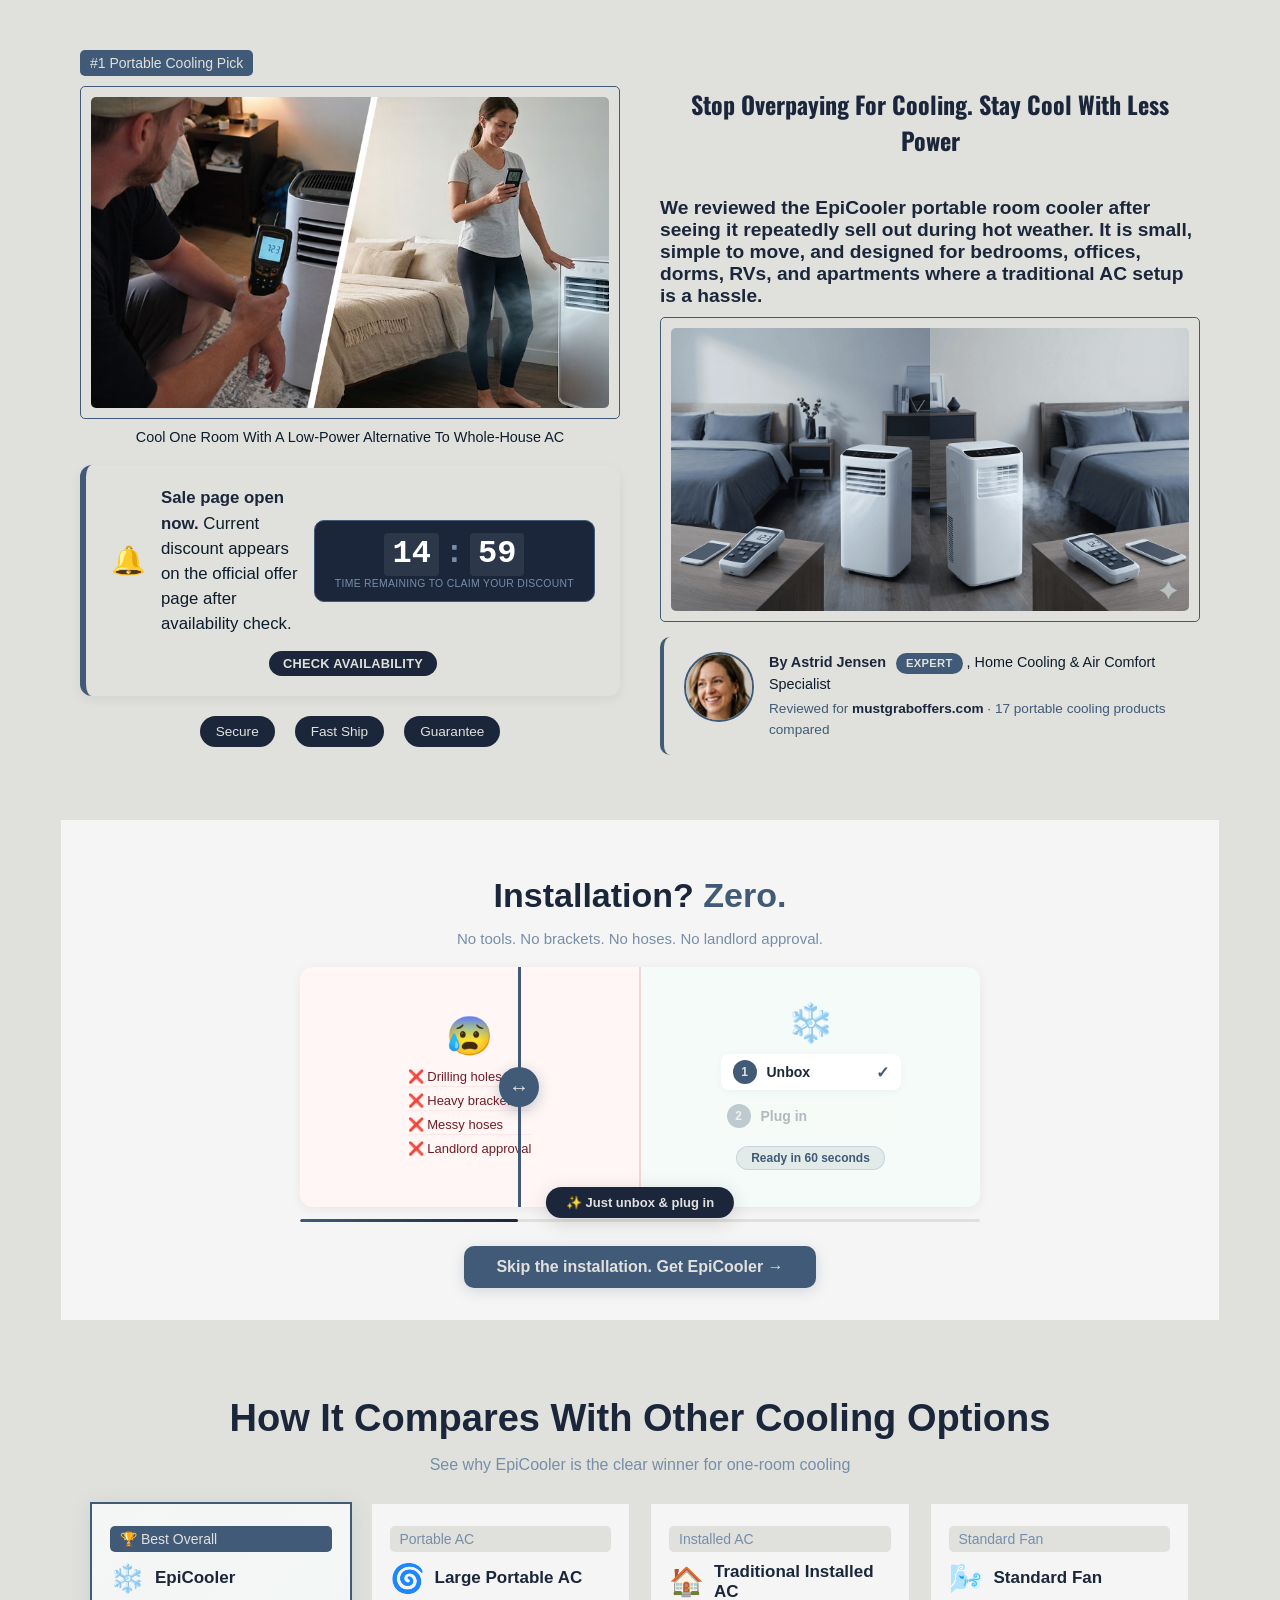
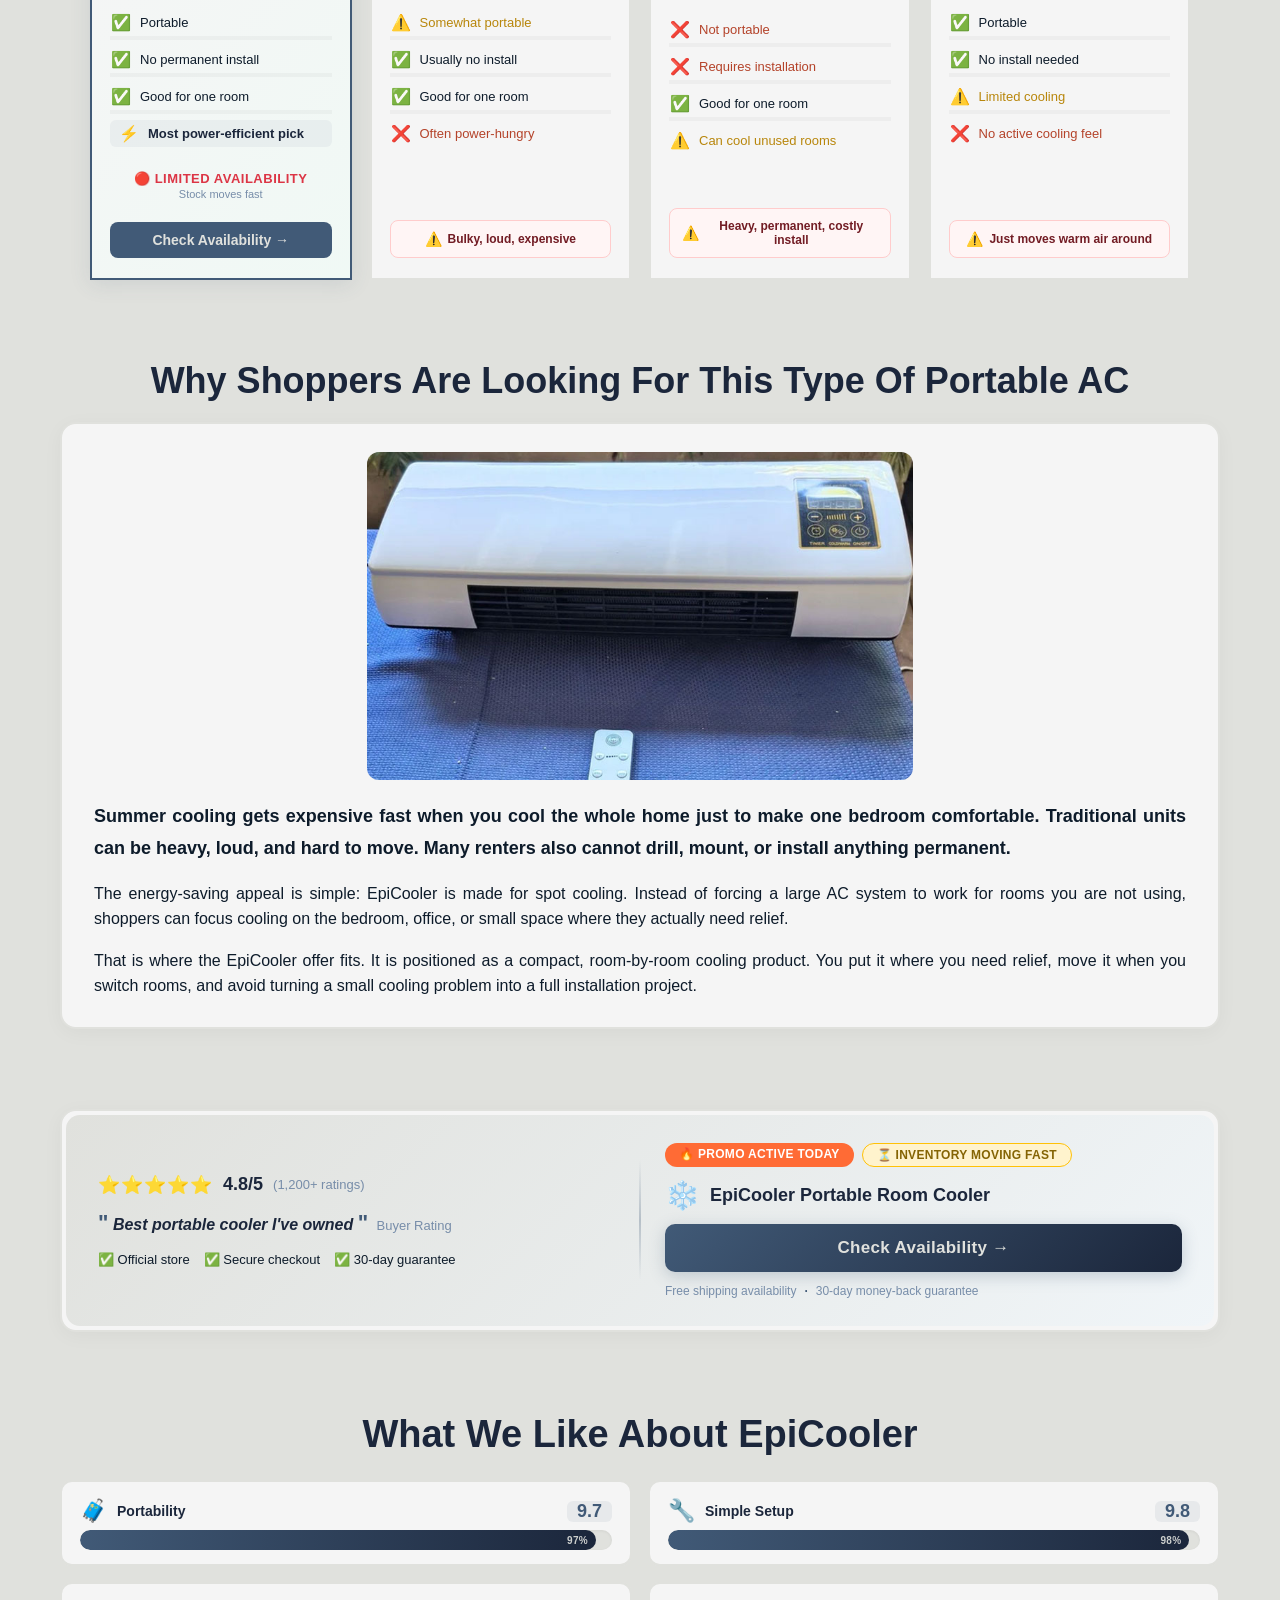
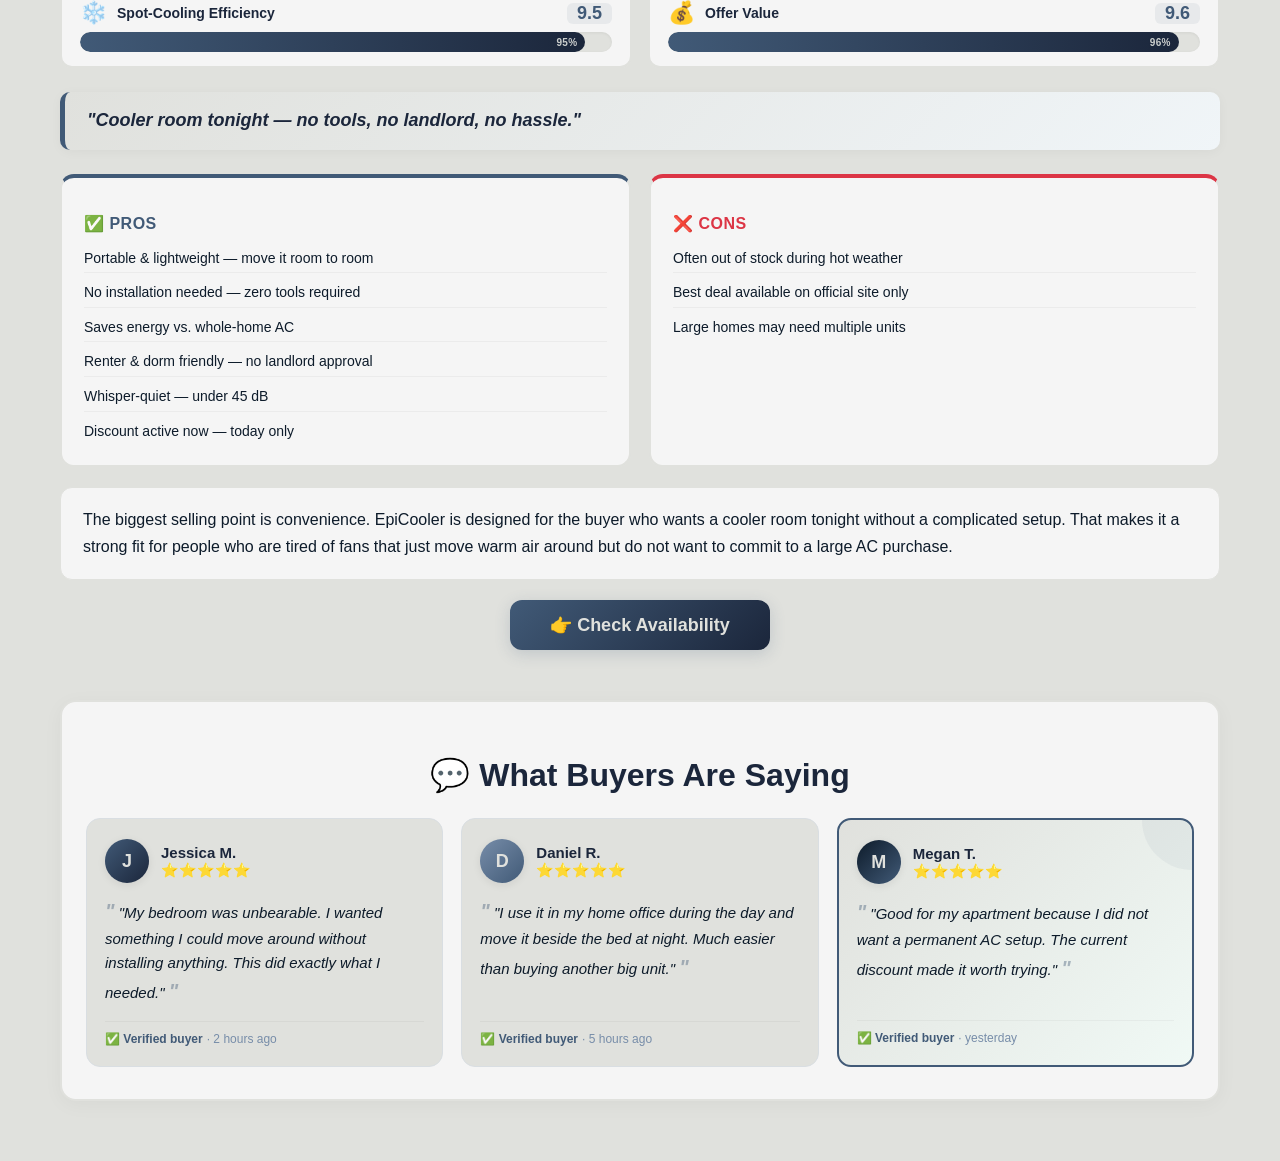
==== commit 4d5ab012: "Add files via upload" ====
--- a/index.html
+++ b/index.html
@@ -316,10 +316,10 @@
             Why Shoppers Are Looking For This Type Of Portable AC
           </h2>
           <div class="article-content">
-            <div class="img-container ">
+            <div class="article-image-holder">
               <img
               class="article-img"
-                src="imgs/epicooler.jpg"
+                src="imgs/EpiCooler.jpg"
                 alt="EpiCooler Portable Room Cooler"
               />
               
@@ -353,6 +353,7 @@
         <!-- ============================ EPICOOLER CTA BLOCK ============================ -->
         <div class="section-container">
           <div class="cta-block">
+            
             <div class="cta-block-inner">
               <!-- Left Column -->
               <div class="cta-left">
@@ -476,7 +477,6 @@
 
           <!-- Testimonial -->
           <div class="like-testimonial">
-            <span class="like-testimonial-icon">💡</span>
             <span class="like-testimonial-text">
               "Cooler room tonight — no tools, no landlord, no hassle."
             </span>
--- a/style.css
+++ b/style.css
@@ -1,2074 +1,2065 @@
-
 :root {
-    --primary-color: #e0e1dd;
-    --secondary-color: #415a77;
-    --light-color: #778da9;
-    --font-color: #0d1b2a;
-    --dark-color: #1b263b;
-    --background-color: #f5f5f5;
-
+  --primary-color: #e0e1dd;
+  --secondary-color: #415a77;
+  --light-color: #778da9;
+  --font-color: #0d1b2a;
+  --dark-color: #1b263b;
+  --background-color: #f5f5f5;
 }
 
 body {
-    font-family: Arial, sans-serif;
-    margin: 0;
-    padding: 0;
-    background: linear-gradient(135deg, #e0e1dd 0%, var(--primary-color) 100%);
+  font-family: Arial, sans-serif;
+  margin: 0;
+  padding: 0;
+  background: linear-gradient(135deg, #e0e1dd 0%, var(--primary-color) 100%);
 }
 * {
-    box-sizing: border-box;
+  box-sizing: border-box;
 }
 a {
-    text-decoration: none;
-    color: inherit;
+  text-decoration: none;
+  color: inherit;
 }
 
 h1 {
-    background-color: var(--primary-color);
-    font-family: 'Oswald', sans-serif;
-    padding: 20px;
+  background-color: var(--primary-color);
+  font-family: "Oswald", sans-serif;
+  padding: 20px;
+  text-align: center;
+  font-size: 1.5rem;
+  font-weight: bold;
+  color: var(--dark-color);
+}
+
+h3 {
+  color: var(--dark-color);
+  font-size: 1.2rem;
+  margin-bottom: 10px;
+}
+
+.pagecontainer {
+  min-height: 100vh;
+  max-width: 1200px;
+  margin: 0 auto;
+  padding: 20px;
+}
+
+.section-container {
+  padding: 10px 0;
+}
+.img-container {
+  display: flex;
+  flex-direction: column;
+  align-items: center;
+  width: 100%;
+  padding: 10px;
+  border: 1px solid var(--secondary-color);
+  border-radius: 5px;
+}
+.img-container img {
+  max-width: 100%;
+  height: auto;
+  display: block;
+  border-radius: 5px;
+}
+.img-des {
+  font-size: 0.9rem;
+  color: var(--font-color);
+  margin-top: 10px;
+  text-align: center;
+}
+/* Note Styles */
+.note {
+  background: var(--primary-color);
+  border-radius: 12px;
+  padding: 20px 25px;
+  display: flex;
+  align-items: center;
+  justify-content: space-between;
+  flex-wrap: wrap;
+  gap: 15px;
+  border-left: 6px solid var(--secondary-color);
+  box-shadow: 0 4px 12px rgba(0, 0, 0, 0.06);
+  margin: 20px 0;
+  display: flex;
+  justify-content: center;
+}
+
+.note-left {
+  display: flex;
+  align-items: center;
+  gap: 15px;
+  flex: 1;
+}
+
+.note-icon {
+  font-size: 28px;
+  line-height: 1;
+  flex-shrink: 0;
+}
+
+.note-text {
+  color: var(--font-color);
+  font-size: 1.05rem;
+  line-height: 1.5;
+}
+
+.note-text strong {
+  color: var(--dark-color);
+}
+
+.note-right {
+  display: flex;
+  align-items: center;
+  gap: 12px;
+  flex-shrink: 0;
+}
+
+.discount-badge {
+  background: var(--secondary-color);
+  color: white;
+  padding: 6px 18px;
+  border-radius: 30px;
+  font-weight: 700;
+  font-size: 0.8rem;
+  letter-spacing: 0.5px;
+}
+
+.availability-tag {
+  background: var(--dark-color);
+  color: var(--primary-color);
+  padding: 5px 14px;
+  border-radius: 30px;
+  font-size: 0.8rem;
+  font-weight: 600;
+  text-transform: uppercase;
+  letter-spacing: 0.3px;
+}
+
+.features-list {
+  display: flex;
+  gap: 20px;
+  margin-top: 15px;
+  justify-content: center;
+}
+.feature-item {
+  background: var(--dark-color);
+  color: var(--primary-color);
+  padding: 8px 16px;
+  border-radius: 20px;
+  font-size: 0.85rem;
+  font-weight: 500;
+}
+
+/* Timer Styles */
+.timer-wrapper {
+  background: var(--dark-color);
+  border-radius: 10px;
+  padding: 12px 20px;
+  min-width: 140px;
+  text-align: center;
+  border: 1px solid var(--secondary-color);
+}
+
+.timer-header {
+  display: flex;
+  align-items: center;
+  justify-content: center;
+  gap: 8px;
+  color: var(--primary-color);
+  font-size: 0.75rem;
+  text-transform: uppercase;
+  letter-spacing: 0.5px;
+  margin-bottom: 4px;
+}
+
+.timer-header i {
+  color: var(--light-color);
+}
+
+.timer-display {
+  display: flex;
+  align-items: center;
+  justify-content: center;
+  gap: 4px;
+  font-size: 2rem;
+  font-weight: 700;
+  color: white;
+  font-family: "Courier New", monospace;
+  line-height: 1.2;
+}
+
+.timer-display span {
+  background: rgba(255, 255, 255, 0.08);
+  padding: 2px 8px;
+  border-radius: 4px;
+  min-width: 40px;
+}
+
+.timer-colon {
+  background: transparent !important;
+  padding: 2px 2px !important;
+  min-width: auto !important;
+  color: var(--light-color);
+}
+
+.timer-label {
+  color: var(--light-color);
+  font-size: 0.65rem;
+  margin-top: 2px;
+  letter-spacing: 0.3px;
+  text-transform: uppercase;
+}
+
+/* Timer responsive */
+@media (max-width: 600px) {
+  .timer-wrapper {
+    padding: 10px 15px;
+    min-width: 120px;
+  }
+
+  .timer-display {
+    font-size: 1.6rem;
+  }
+
+  .timer-display span {
+    min-width: 30px;
+    padding: 2px 6px;
+  }
+
+  .timer-header {
+    font-size: 0.65rem;
+  }
+
+  .timer-label {
+    font-size: 0.55rem;
+  }
+}
+
+@media (max-width: 480px) {
+  .timer-display {
+    font-size: 1.3rem;
+  }
+
+  .timer-display span {
+    min-width: 25px;
+    padding: 1px 4px;
+  }
+}
+
+/* Responsive */
+@media (max-width: 600px) {
+  .note {
+    flex-direction: column;
+    align-items: center;
+    padding: 18px;
+  }
+
+  .note-text {
+    font-size: 0.95rem;
+  }
+
+  .note-icon {
+    font-size: 22px;
+  }
+}
+/* Author Styles */
+.author-section {
+  background: var(--primary-color);
+  border-radius: 10px;
+  padding: 15px 20px;
+  margin-top: 15px;
+  border-left: 4px solid var(--secondary-color);
+}
+
+.author-content {
+  display: flex;
+  align-items: flex-start;
+  gap: 15px;
+}
+
+.author-image {
+  flex-shrink: 0;
+  width: 70px;
+  height: 70px;
+  border-radius: 50%;
+  overflow: hidden;
+  border: 2px solid var(--secondary-color);
+  background: white;
+}
+
+.author-image img {
+  width: 100%;
+  height: 100%;
+  object-fit: cover;
+  display: block;
+}
+
+.author-text {
+  color: var(--font-color);
+  font-size: 0.9rem;
+  line-height: 1.5;
+  flex: 1;
+}
+
+.author-name {
+  font-weight: 700;
+  color: var(--dark-color);
+}
+
+.author-review {
+  display: block;
+  margin-top: 4px;
+  font-size: 0.85rem;
+  color: var(--secondary-color);
+}
+
+.author-review strong {
+  color: var(--dark-color);
+  font-weight: 600;
+}
+
+.author-badge {
+  display: inline-block;
+  background: var(--secondary-color);
+  color: var(--primary-color);
+  padding: 2px 10px;
+  border-radius: 12px;
+  font-size: 0.7rem;
+  font-weight: 600;
+  text-transform: uppercase;
+  letter-spacing: 0.3px;
+  margin-left: 6px;
+}
+
+/* Author responsive */
+@media (max-width: 600px) {
+  .author-section {
+    padding: 12px 15px;
+  }
+
+  .author-text {
+    font-size: 0.82rem;
+  }
+
+  .author-review {
+    font-size: 0.78rem;
+  }
+
+  .author-image {
+    width: 55px;
+    height: 55px;
+  }
+}
+/* hero Styles */
+.hero {
+  display: grid;
+  grid-template-columns: 1fr 1fr;
+}
+.leftside-holder {
+  padding: 20px;
+}
+.rightside-holder {
+  padding: 20px;
+}
+
+.badge {
+  display: inline-block;
+  padding: 5px 10px;
+  background-color: var(--secondary-color);
+  color: var(--primary-color);
+  border-radius: 5px;
+  font-size: 14px;
+  margin-bottom: 10px;
+}
+@media (max-width: 768px) {
+  .hero {
+    grid-template-columns: 1fr;
+  }
+  .rightside-holder,
+  .leftside-holder {
+    grid-column: 1;
+  }
+}
+
+/* ============================ SWIPE-TO-INSTALL (MINIMALIST) ============================ */
+.swipe-demo-minimal {
+  background: var(--background-color);
+  padding: 28px 24px 32px;
+  margin: 24px 0;
+  border: 1px solid var(--primary-color);
+}
+
+.swipe-title-minimal {
+  text-align: center;
+  font-size: clamp(26px, 3vw, 34px);
+  font-weight: 800;
+  color: var(--dark-color);
+  margin-bottom: 4px;
+}
+
+.swipe-title-minimal .highlight {
+  color: var(--secondary-color);
+}
+
+.swipe-subtitle-minimal {
+  text-align: center;
+  color: var(--light-color);
+  font-size: 15px;
+  margin-bottom: 20px;
+}
+
+.swipe-container-minimal {
+  position: relative;
+  max-width: 680px;
+  margin: 0 auto;
+  user-select: none;
+  -webkit-user-select: none;
+  touch-action: none;
+}
+
+.swipe-track {
+  display: flex;
+  position: relative;
+  height: 240px;
+  border-radius: 12px;
+  overflow: hidden;
+  background: var(--primary-color);
+  box-shadow: 0 2px 12px rgba(0, 0, 0, 0.06);
+}
+
+/* Cards */
+.swipe-card {
+  flex: 1;
+  padding: 24px 20px;
+  display: flex;
+  flex-direction: column;
+  justify-content: center;
+  align-items: center;
+  gap: 12px;
+  min-width: 0;
+}
+
+.swipe-stress-minimal {
+  background: #fff6f5;
+  border-right: 2px solid #f0d8d8;
+}
+
+.swipe-relief-minimal {
+  background: #f5fbf8;
+}
+
+.swipe-icon-large {
+  font-size: 38px;
+  line-height: 1;
+}
+
+.swipe-list {
+  display: flex;
+  flex-direction: column;
+  gap: 4px;
+  font-size: 13px;
+  color: #721c24;
+  font-weight: 500;
+}
+
+.swipe-list span {
+  padding: 2px 0;
+  border-bottom: 1px solid rgba(220, 53, 69, 0.08);
+}
+
+.swipe-list span:last-child {
+  border-bottom: none;
+}
+
+/* Steps */
+.swipe-steps-minimal {
+  display: flex;
+  flex-direction: column;
+  gap: 8px;
+  width: 100%;
+  max-width: 180px;
+}
+
+.step-minimal {
+  display: flex;
+  align-items: center;
+  gap: 10px;
+  padding: 6px 12px;
+  background: rgba(255, 255, 255, 0.5);
+  border-radius: 8px;
+  opacity: 0.3;
+  transform: translateX(-6px);
+  transition: all 0.5s ease;
+}
+
+.step-minimal.active {
+  opacity: 1;
+  transform: translateX(0);
+  background: rgba(255, 255, 255, 0.9);
+  box-shadow: 0 2px 8px rgba(0, 0, 0, 0.04);
+}
+
+.step-minimal .step-num {
+  display: inline-flex;
+  align-items: center;
+  justify-content: center;
+  width: 24px;
+  height: 24px;
+  border-radius: 50%;
+  background: var(--secondary-color);
+  color: var(--primary-color);
+  font-weight: 700;
+  font-size: 12px;
+  flex-shrink: 0;
+}
+
+.step-minimal .step-label {
+  font-weight: 600;
+  color: var(--dark-color);
+  font-size: 14px;
+  flex: 1;
+}
+
+.step-minimal .step-check {
+  color: var(--secondary-color);
+  font-weight: 700;
+  font-size: 16px;
+  opacity: 0;
+  transition: opacity 0.4s ease;
+}
+
+.step-minimal.active .step-check {
+  opacity: 1;
+}
+
+.swipe-tag {
+  font-size: 12px;
+  font-weight: 600;
+  color: var(--secondary-color);
+  background: rgba(65, 90, 119, 0.1);
+  padding: 4px 14px;
+  border-radius: 20px;
+  border: 1px solid rgba(65, 90, 119, 0.15);
+}
+
+/* Divider */
+.swipe-divider-minimal {
+  position: absolute;
+  top: 0;
+  left: 50%;
+  width: 3px;
+  height: 100%;
+  background: var(--secondary-color);
+  z-index: 5;
+  cursor: ew-resize;
+  transition: left 0.1s ease;
+  touch-action: none;
+}
+
+.swipe-handle-minimal {
+  position: absolute;
+  top: 50%;
+  left: 50%;
+  transform: translate(-50%, -50%);
+  background: var(--secondary-color);
+  color: var(--primary-color);
+  width: 40px;
+  height: 40px;
+  border-radius: 50%;
+  display: flex;
+  align-items: center;
+  justify-content: center;
+  font-size: 20px;
+  font-weight: 700;
+  box-shadow: 0 4px 14px rgba(65, 90, 119, 0.3);
+  cursor: ew-resize;
+  touch-action: none;
+  transition: transform 0.2s ease;
+}
+
+.swipe-handle-minimal:hover {
+  transform: translate(-50%, -50%) scale(1.08);
+}
+
+/* Progress */
+.swipe-progress-minimal {
+  height: 3px;
+  background: var(--primary-color);
+  border-radius: 2px;
+  margin-top: 12px;
+  overflow: hidden;
+}
+
+.swipe-bar-minimal {
+  height: 100%;
+  width: 0%;
+  background: linear-gradient(90deg, var(--secondary-color), var(--dark-color));
+  border-radius: 2px;
+  transition: width 0.3s ease;
+}
+
+/* Popup */
+.swipe-popup-minimal {
+  position: absolute;
+  bottom: -8px;
+  left: 50%;
+  transform: translateX(-50%);
+  background: var(--dark-color);
+  color: var(--primary-color);
+  padding: 8px 20px;
+  border-radius: 30px;
+  font-size: 13px;
+  font-weight: 600;
+  box-shadow: 0 4px 20px rgba(0, 0, 0, 0.15);
+  opacity: 0;
+  transition: all 0.5s ease;
+  pointer-events: none;
+  white-space: nowrap;
+}
+
+.swipe-popup-minimal.show {
+  opacity: 1;
+  bottom: 4px;
+}
+
+/* CTA */
+.swipe-cta-minimal {
+  text-align: center;
+  margin-top: 24px;
+}
+
+.cta-minimal {
+  display: inline-block;
+  padding: 12px 32px;
+  background: var(--secondary-color);
+  color: var(--primary-color);
+  border-radius: 10px;
+  font-weight: 700;
+  font-size: 16px;
+  text-decoration: none;
+  transition: all 0.3s ease;
+  box-shadow: 0 3px 14px rgba(65, 90, 119, 0.2);
+}
+
+.cta-minimal:hover {
+  transform: translateY(-2px);
+  box-shadow: 0 6px 24px rgba(65, 90, 119, 0.3);
+  background: var(--dark-color);
+}
+
+/* Responsive */
+@media (max-width: 600px) {
+  .swipe-demo-minimal {
+    padding: 20px 16px 24px;
+  }
+
+  .swipe-track {
+    height: 200px;
+  }
+
+  .swipe-card {
+    padding: 16px 14px;
+    gap: 8px;
+  }
+
+  .swipe-icon-large {
+    font-size: 30px;
+  }
+
+  .swipe-list {
+    font-size: 11px;
+  }
+
+  .swipe-steps-minimal {
+    max-width: 140px;
+    gap: 6px;
+  }
+
+  .step-minimal {
+    padding: 4px 10px;
+    gap: 8px;
+  }
+
+  .step-minimal .step-num {
+    width: 20px;
+    height: 20px;
+    font-size: 10px;
+  }
+
+  .step-minimal .step-label {
+    font-size: 12px;
+  }
+
+  .swipe-handle-minimal {
+    width: 34px;
+    height: 34px;
+    font-size: 16px;
+  }
+
+  .swipe-popup-minimal {
+    font-size: 11px;
+    padding: 6px 16px;
+  }
+
+  .cta-minimal {
+    padding: 10px 24px;
+    font-size: 14px;
+  }
+}
+
+@media (max-width: 400px) {
+  .swipe-track {
+    height: 180px;
+  }
+
+  .swipe-list {
+    font-size: 10px;
+  }
+
+  .swipe-list span {
+    padding: 1px 0;
+  }
+
+  .swipe-steps-minimal {
+    max-width: 120px;
+    gap: 4px;
+  }
+
+  .step-minimal .step-label {
+    font-size: 11px;
+  }
+
+  .swipe-icon-large {
+    font-size: 26px;
+  }
+
+  .swipe-tag {
+    font-size: 10px;
+    padding: 2px 10px;
+  }
+}
+
+/* ============================ SPEC SHEET SHOWDOWN ============================ */
+.spec-title {
+  text-align: center;
+  font-size: clamp(28px, 3.5vw, 38px);
+  font-weight: 800;
+  color: var(--dark-color);
+  margin-bottom: 4px;
+}
+
+.spec-subtitle {
+  text-align: center;
+  color: var(--light-color);
+  font-size: 16px;
+  margin-bottom: 28px;
+}
+
+.spec-grid {
+  display: grid;
+  grid-template-columns: repeat(4, 1fr);
+  gap: 18px;
+  max-width: 1100px;
+  margin: 0 auto;
+}
+
+/* Card */
+.spec-card {
+  background: var(--background-color);
+  border: 2px solid var(--primary-color);
+  padding: 22px 18px 20px;
+  display: flex;
+  flex-direction: column;
+  transition: all 0.3s ease;
+  position: relative;
+}
+
+.spec-card:hover {
+  box-shadow: 0 8px 28px rgba(0, 0, 0, 0.08);
+}
+
+/* Winner Card */
+.spec-winner {
+  border-color: var(--secondary-color);
+  background: linear-gradient(135deg, var(--background-color), #f0f9f5);
+  box-shadow: 0 4px 20px rgba(65, 90, 119, 0.12);
+}
+
+.spec-winner:hover {
+  box-shadow: 0 8px 32px rgba(65, 90, 119, 0.2);
+}
+
+/* Badges */
+.spec-badge {
+  display: inline-block;
+  padding: 5px 10px;
+  background: var(--primary-color);
+  color: var(--light-color);
+  border-radius: 5px;
+  font-size: 14px;
+  margin-bottom: 10px;
+}
+
+.winner-badge {
+  background: var(--secondary-color);
+  color: var(--primary-color);
+}
+
+/* Product */
+.spec-product {
+  display: flex;
+  align-items: center;
+  gap: 10px;
+  margin-bottom: 14px;
+}
+
+.spec-icon {
+  font-size: 28px;
+}
+
+.spec-name {
+  font-weight: 700;
+  font-size: 17px;
+  color: var(--dark-color);
+}
+
+/* Features */
+.spec-features {
+  display: flex;
+  flex-direction: column;
+  gap: 6px;
+  flex: 1;
+  margin-bottom: 14px;
+}
+
+.spec-feature {
+  display: flex;
+  align-items: center;
+  gap: 8px;
+  font-size: 13px;
+  color: var(--font-color);
+  padding: 4px 0;
+  border-bottom: 4px solid rgba(0, 0, 0, 0.03);
+}
+
+.spec-feature:last-child {
+  border-bottom: none;
+}
+
+.spec-check {
+  font-size: 16px;
+  flex-shrink: 0;
+  width: 22px;
+  text-align: center;
+}
+
+.spec-highlight {
+  background: rgba(65, 90, 119, 0.06);
+  padding: 4px 8px;
+  border-radius: 6px;
+  border-bottom: none;
+  font-weight: 600;
+  color: var(--dark-color);
+}
+
+.spec-mid {
+  color: #b8860b;
+}
+
+.spec-flaw {
+  color: #b4432a;
+}
+
+/* Downside */
+.spec-downside {
+  margin-top: auto;
+  padding: 10px 12px;
+  border-radius: 8px;
+  font-size: 12px;
+  font-weight: 600;
+  text-align: center;
+}
+
+/* Winner downside - urgency badge */
+.spec-urgency {
+  display: block;
+  color: #dc3545;
+  font-weight: 800;
+  font-size: 13px;
+  text-transform: uppercase;
+  letter-spacing: 0.5px;
+  animation: pulseUrgency 1.5s ease-in-out infinite;
+}
+
+@keyframes pulseUrgency {
+  0%,
+  100% {
+    opacity: 1;
+  }
+  50% {
+    opacity: 0.5;
+  }
+}
+
+.spec-stock {
+  display: block;
+  color: var(--light-color);
+  font-weight: 400;
+  font-size: 11px;
+  margin-top: 2px;
+}
+
+/* Flaw downside */
+.spec-flaw-box {
+  background: #fff5f5;
+  border: 1px solid #fcc;
+  color: #721c24;
+  display: flex;
+  align-items: center;
+  justify-content: center;
+  gap: 6px;
+}
+
+.spec-flaw-icon {
+  font-size: 14px;
+}
+
+/* CTA */
+.spec-cta {
+  display: block;
+  text-align: center;
+  padding: 10px;
+  margin-top: 12px;
+  background: var(--secondary-color);
+  color: var(--primary-color);
+  border-radius: 8px;
+  font-weight: 700;
+  font-size: 14px;
+  text-decoration: none;
+  transition: all 0.3s ease;
+}
+
+.spec-cta:hover {
+  background: var(--dark-color);
+  transform: translateY(-2px);
+}
+
+/* Non-winner cards - no CTA or grayed out */
+.spec-card:not(.spec-winner) .spec-cta {
+  display: none;
+}
+
+/* Responsive */
+@media (max-width: 1024px) {
+  .spec-grid {
+    grid-template-columns: repeat(2, 1fr);
+    gap: 16px;
+  }
+
+  .spec-card {
     text-align: center;
-    font-size: 1.5rem;
-    font-weight: bold;
-    color: var(--dark-color);
-}
-
-h3 {
-    color: var(--dark-color);
-    font-size: 1.2rem;
-    margin-bottom: 10px;
-}
-
-.pagecontainer {
-    min-height: 100vh;
-    max-width: 1200px;
-    margin: 0 auto;
-    padding: 20px;
-}
-
-.section-container {
-    padding: 10px 0;
-}
-.img-container {
-
+    align-items: center;
+    justify-content: center;
+  }
+
+  .spec-product {
+    justify-content: center;
+  }
+
+  .spec-features {
+    align-items: center;
+  }
+
+  .spec-feature {
+    justify-content: center;
+    text-align: center;
+  }
+
+  .spec-downside {
+    text-align: center;
+    width: 100%;
+  }
+
+  .spec-cta {
+    text-align: center;
+    width: 100%;
+  }
+}
+
+@media (max-width: 600px) {
+  .spec-grid {
+    grid-template-columns: 1fr;
+    max-width: 400px;
+    gap: 14px;
+  }
+
+  .spec-card {
+    padding: 18px 16px;
+    text-align: center;
+    align-items: center;
+    justify-content: center;
+  }
+
+  .spec-name {
+    font-size: 15px;
+  }
+
+  .spec-features {
+    align-items: center;
+  }
+  .spec-feature {
+    font-size: 12px;
+justify-content: center;
+    text-align: center;
+  }
+
+  .spec-title {
+    font-size: 24px;
+  }
+
+  .spec-subtitle {
+    font-size: 14px;
+  }
+  .spec-downside {
+    text-align: center;
+    width: 100%;
+  }
+
+}
+
+@media (max-width: 400px) {
+  .spec-card {
+    padding: 14px 12px;
+  }
+
+  .spec-feature {
+    font-size: 11px;
+    gap: 6px;
+  }
+
+  .spec-check {
+    font-size: 14px;
+    width: 18px;
+  }
+
+  .spec-cta {
+    font-size: 13px;
+    padding: 8px;
+  }
+}
+
+/* ============================ CTA BLOCK ============================ */
+.cta-block {
+  background: var(--background-color);
+  border-radius: 16px;
+  border: 2px solid var(--primary-color);
+  padding: 4px;
+  margin: 30px 0;
+  box-shadow: 0 4px 20px rgba(0, 0, 0, 0.04);
+  transition: box-shadow 0.3s ease;
+}
+
+.cta-block:hover {
+  box-shadow: 0 8px 32px rgba(0, 0, 0, 0.08);
+}
+
+.cta-block-inner {
+  background: linear-gradient(135deg, var(--primary-color), #f0f5f8);
+  border-radius: 14px;
+  padding: 28px 32px;
+  display: grid;
+  grid-template-columns: 1fr auto 1fr;
+  gap: 24px;
+  align-items: center;
+}
+
+/* Left Column */
+.cta-left {
+  display: flex;
+  flex-direction: column;
+  gap: 10px;
+}
+
+.cta-rating {
+  display: flex;
+  align-items: center;
+  gap: 10px;
+  flex-wrap: wrap;
+}
+
+.cta-stars {
+  color: #f5a400;
+  font-size: 18px;
+  letter-spacing: 1px;
+}
+
+.cta-score {
+  font-weight: 800;
+  font-size: 18px;
+  color: var(--dark-color);
+}
+
+.cta-count {
+  font-size: 13px;
+  color: var(--light-color);
+  font-weight: 500;
+}
+
+.cta-review {
+  font-size: 16px;
+  font-weight: 600;
+  color: var(--dark-color);
+  font-style: italic;
+  padding: 4px 0;
+}
+
+.cta-quote {
+  color: var(--secondary-color);
+  font-size: 22px;
+  font-weight: 700;
+  font-style: normal;
+}
+
+.cta-author {
+  font-size: 13px;
+  font-weight: 400;
+  color: var(--light-color);
+  font-style: normal;
+  margin-left: 4px;
+}
+
+.cta-features {
+  display: flex;
+  flex-wrap: wrap;
+  gap: 6px 14px;
+  margin-top: 2px;
+}
+
+.cta-feature {
+  font-size: 13px;
+  color: var(--font-color);
+  font-weight: 500;
+}
+
+/* Divider */
+.cta-divider {
+  width: 2px;
+  height: 120px;
+  background: linear-gradient(
+    180deg,
+    transparent,
+    var(--secondary-color),
+    transparent
+  );
+  opacity: 0.3;
+  flex-shrink: 0;
+}
+
+/* Right Column */
+.cta-right {
+  display: flex;
+  flex-direction: column;
+  gap: 12px;
+  align-items: flex-start;
+}
+
+.cta-badges {
+  display: flex;
+  flex-wrap: wrap;
+  gap: 8px;
+}
+
+.cta-badge {
+  padding: 4px 14px;
+  border-radius: 20px;
+  font-size: 12px;
+  font-weight: 700;
+  text-transform: uppercase;
+  letter-spacing: 0.3px;
+}
+
+.cta-badge.hot {
+  background: #ff6b35;
+  color: #fff;
+  animation: pulseBadge 2s ease-in-out infinite;
+}
+
+@keyframes pulseBadge {
+  0%,
+  100% {
+    transform: scale(1);
+  }
+  50% {
+    transform: scale(1.05);
+  }
+}
+
+.cta-badge.stock {
+  background: #fff3cd;
+  color: #856404;
+  border: 1px solid #ffc107;
+}
+
+.cta-product {
+  display: flex;
+  align-items: center;
+  gap: 10px;
+}
+
+.cta-product-icon {
+  font-size: 28px;
+}
+
+.cta-product-name {
+  font-weight: 700;
+  font-size: 18px;
+  color: var(--dark-color);
+}
+
+.cta-button {
+  display: inline-block;
+  padding: 14px 36px;
+  background: linear-gradient(
+    135deg,
+    var(--secondary-color),
+    var(--dark-color)
+  );
+  color: var(--primary-color);
+  border-radius: 10px;
+  font-weight: 700;
+  font-size: 17px;
+  text-decoration: none;
+  transition: all 0.3s ease;
+  box-shadow: 0 4px 16px rgba(65, 90, 119, 0.25);
+  width: 100%;
+  text-align: center;
+  letter-spacing: 0.3px;
+}
+
+.cta-button:hover {
+  transform: translateY(-2px);
+  box-shadow: 0 8px 28px rgba(65, 90, 119, 0.35);
+}
+
+.cta-footer {
+  font-size: 12px;
+  color: var(--light-color);
+  display: flex;
+  flex-wrap: wrap;
+  gap: 4px 8px;
+  align-items: center;
+}
+
+.cta-dot {
+  color: var(--secondary-color);
+  font-weight: 700;
+}
+
+/* Responsive */
+@media (max-width: 820px) {
+  .cta-block-inner {
+    display: flex;
+    flex-direction: column-reverse;
+    padding: 24px 20px;
+    gap: 16px;
+  }
+
+  .cta-divider {
+    width: 25%;
+    height: 2px;
+    background: linear-gradient(
+      90deg,
+      transparent,
+      var(--secondary-color),
+      transparent
+    );
+  }
+
+  .cta-left {
+    order: 2;
+  }
+
+  .cta-right {
+    order: 1;
+  }
+
+  .cta-rating {
+    justify-content: center;
+  }
+
+  .cta-review {
+    text-align: center;
+  }
+
+  .cta-features {
+    justify-content: center;
+  }
+
+  .cta-badges {
+    justify-content: center;
+  }
+
+  .cta-product {
+    justify-content: center;
+  }
+
+  .cta-footer {
+    justify-content: center;
+  }
+}
+
+@media (max-width: 480px) {
+  .cta-block-inner {
+    padding: 18px 14px;
+  }
+
+  .cta-stars {
+    font-size: 15px;
+  }
+
+  .cta-score {
+    font-size: 16px;
+  }
+
+  .cta-review {
+    font-size: 14px;
+  }
+
+  .cta-product-name {
+    font-size: 15px;
+  }
+
+  .cta-button {
+    font-size: 15px;
+    padding: 12px 24px;
+  }
+
+  .cta-badge {
+    font-size: 10px;
+    padding: 3px 10px;
+  }
+
+  .cta-feature {
+    font-size: 12px;
+  }
+
+  .cta-footer {
+    font-size: 11px;
+  }
+}
+
+
+/* ============================ ARTICLE SECTION ============================ */
+.articlecontainer {
+  margin: 30px 0;
+}
+
+.article-image-holder{
+    display: flex;
+    justify-content: center;
+    margin-bottom: 20px;
+}
+.article-img {
+  width: 50%;
+  border-radius: 12px;
+  overflow: hidden;
+}
+
+.article-title {
+  font-size: clamp(26px, 3.2vw, 36px);
+  font-weight: 800;
+  color: var(--dark-color);
+  text-align: center;
+  margin-bottom: 20px;
+}
+
+.article-content {
+  background: var(--background-color);
+  border-radius: 16px;
+  padding: 28px 32px;
+  border: 2px solid var(--primary-color);
+  box-shadow: 0 4px 20px rgba(0, 0, 0, 0.04);
+}
+
+.article-content p {
+  font-size: 16px;
+  line-height: 1.8;
+  color: var(--font-color);
+  margin-bottom: 16px;
+}
+
+.article-content p:last-child {
+  margin-bottom: 0;
+}
+
+.article-content p:first-child {
+  text-indent: 0;
+}
+
+
+
+/* ============================ RESPONSIVE ============================ */
+@media (max-width: 600px) {
+  .article-content {
+    padding: 20px 18px;
+  }
+
+  .article-content p {
+    font-size: 14px;
+    line-height: 1.7;
+  }
+
+  .specialletter {
+    font-size: 2.6em;
+    margin-right: 4px;
+  }
+}
+
+@media (max-width: 400px) {
+  .article-content {
+    padding: 16px 14px;
+  }
+
+  .article-content p {
+    font-size: 13px;
+    line-height: 1.6;
+  }
+
+  .specialletter {
+    font-size: 2.2em;
+    margin-right: 3px;
+  }
+}
+
+.article-content p:first-child {
+  font-size: 18px;
+  line-height: 1.8;
+  font-weight: 600;
+}
+
+.article-content p {
+  text-align: justify;
+  font-size: 16px;
+  line-height: 1.6;
+}
+
+/* ============================ WHAT WE LIKE ABOUT EPICOOLER ============================ */
+.like-title {
+  text-align: center;
+  font-size: clamp(28px, 3.5vw, 38px);
+  font-weight: 800;
+  color: var(--dark-color);
+  margin-bottom: 24px;
+}
+
+/* Ratings Grid - 2 columns on desktop, 1 on mobile */
+.like-ratings-grid {
+  display: grid;
+  grid-template-columns: 1fr 1fr;
+  gap: 16px;
+  margin-bottom: 24px;
+}
+
+.like-rating-bar {
+  background: var(--background-color);
+  border-radius: 12px;
+  padding: 16px 18px 14px;
+  border: 2px solid var(--primary-color);
+  transition: all 0.3s ease;
+  display: flex;
+  flex-direction: column;
+  gap: 6px;
+}
+
+.like-rating-bar:hover {
+  transform: translateY(-3px);
+  border-color: var(--secondary-color);
+  box-shadow: 0 6px 20px rgba(0, 0, 0, 0.06);
+}
+
+.like-rating-bar-header {
+  display: flex;
+  align-items: center;
+  gap: 10px;
+}
+
+.like-rating-bar-icon {
+  font-size: 22px;
+  flex-shrink: 0;
+}
+
+.like-rating-bar-label {
+  font-size: 14px;
+  font-weight: 600;
+  color: var(--dark-color);
+  flex: 1;
+}
+
+.like-rating-bar-score {
+  font-size: 18px;
+  font-weight: 800;
+  color: var(--secondary-color);
+  background: rgba(65, 90, 119, 0.08);
+  padding: 0 10px;
+  border-radius: 6px;
+  min-width: 36px;
+  text-align: center;
+}
+
+.like-bar-track {
+  width: 100%;
+  height: 20px;
+  background: var(--primary-color);
+  border-radius: 30px;
+  overflow: hidden;
+  position: relative;
+  box-shadow: inset 0 1px 3px rgba(0, 0, 0, 0.06);
+}
+
+.like-bar-fill {
+  height: 100%;
+  background: linear-gradient(90deg, var(--secondary-color), var(--dark-color));
+  border-radius: 30px;
+  transition: width 1.2s ease;
+  position: relative;
+  display: flex;
+  align-items: center;
+  justify-content: flex-end;
+  padding-right: 8px;
+  min-width: 30px;
+}
+
+.like-bar-value {
+  font-size: 10px;
+  font-weight: 700;
+  color: var(--primary-color);
+  letter-spacing: 0.3px;
+  opacity: 0.9;
+  white-space: nowrap;
+}
+
+/* Hover animation for bars */
+.like-rating-bar:hover .like-bar-fill {
+  background: linear-gradient(90deg, var(--secondary-color), #2d4a66);
+}
+
+/* Testimonial */
+.like-testimonial {
+  background: linear-gradient(135deg, var(--primary-color), #f0f5f8);
+  border-left: 5px solid var(--secondary-color);
+  border-radius: 10px;
+  padding: 16px 22px;
+  margin-bottom: 24px;
+  display: flex;
+  align-items: center;
+  gap: 14px;
+  box-shadow: 0 2px 12px rgba(0, 0, 0, 0.04);
+}
+
+
+.like-testimonial-text {
+  font-size: 18px;
+  font-weight: 600;
+  color: var(--dark-color);
+  font-style: italic;
+  line-height: 1.4;
+}
+
+/* Pros & Cons */
+.like-proscons {
+  display: grid;
+  grid-template-columns: 1fr 1fr;
+  gap: 18px;
+  margin-bottom: 20px;
+}
+
+.like-pros,
+.like-cons {
+  background: var(--background-color);
+  border-radius: 14px;
+  padding: 20px 22px;
+  border: 2px solid var(--primary-color);
+  transition: all 0.3s ease;
+}
+
+.like-pros:hover,
+.like-cons:hover {
+  transform: translateY(-2px);
+  box-shadow: 0 6px 20px rgba(0, 0, 0, 0.04);
+}
+
+.like-pros {
+  border-top: 4px solid var(--secondary-color);
+}
+
+.like-cons {
+  border-top: 4px solid #dc3545;
+}
+
+.like-pros-title {
+  font-size: 16px;
+  font-weight: 800;
+  color: var(--secondary-color);
+  margin-bottom: 12px;
+  letter-spacing: 0.5px;
+}
+
+.like-cons-title {
+  font-size: 16px;
+  font-weight: 800;
+  color: #dc3545;
+  margin-bottom: 12px;
+  letter-spacing: 0.5px;
+}
+
+.like-list {
+  list-style: none;
+  padding: 0;
+  margin: 0;
+  display: flex;
+  flex-direction: column;
+  gap: 6px;
+}
+
+.like-list li {
+  font-size: 14px;
+  color: var(--font-color);
+  padding: 4px 0;
+  border-bottom: 1px solid rgba(0, 0, 0, 0.04);
+  line-height: 1.4;
+}
+
+.like-list li:last-child {
+  border-bottom: none;
+}
+
+/* Description */
+.like-description {
+  font-size: 16px;
+  line-height: 1.7;
+  color: var(--font-color);
+  padding: 18px 22px;
+  background: var(--background-color);
+  border-radius: 12px;
+  border: 1px solid var(--primary-color);
+  margin-bottom: 20px;
+}
+
+/* CTA */
+.like-cta {
+  text-align: center;
+  margin-top: 4px;
+}
+
+.like-cta-button {
+  display: inline-block;
+  padding: 14px 40px;
+  background: linear-gradient(
+    135deg,
+    var(--secondary-color),
+    var(--dark-color)
+  );
+  color: var(--primary-color);
+  border-radius: 12px;
+  font-weight: 700;
+  font-size: 18px;
+  text-decoration: none;
+  transition: all 0.3s ease;
+  box-shadow: 0 4px 16px rgba(65, 90, 119, 0.2);
+}
+
+.like-cta-button:hover {
+  transform: translateY(-3px);
+  box-shadow: 0 8px 28px rgba(65, 90, 119, 0.3);
+}
+
+/* ============================ RESPONSIVE ============================ */
+
+/* Tablet and smaller */
+@media (max-width: 820px) {
+  .like-ratings-grid {
+    grid-template-columns: 1fr 1fr;
+    gap: 12px;
+  }
+
+  .like-proscons {
+    grid-template-columns: 1fr;
+    gap: 14px;
+  }
+
+  .like-testimonial {
+    flex-direction: column;
+    text-align: center;
+    padding: 14px 18px;
+  }
+
+  .like-testimonial-text {
+    font-size: 16px;
+  }
+
+  /* center items */
+  .like-proscons {
+    grid-template-columns: 1fr;
+    gap: 14px;
+  }
+
+  .like-pros,
+  .like-cons {
+    text-align: center;
     display: flex;
     flex-direction: column;
     align-items: center;
+    padding: 20px 16px;
+  }
+
+  .like-pros-title,
+  .like-cons-title {
+    text-align: center;
     width: 100%;
-    padding: 10px;
-    border: 1px solid var(--secondary-color);
-    border-radius: 5px;
-}
-.img-container img {
-    max-width: 100%;
-    height: auto;
-    display: block;
-    border-radius: 5px;
-}
-.img-des {
-    font-size: 0.9rem;
-    color: var(--font-color);
-    margin-top: 10px;
+  }
+
+  .like-list {
+    align-items: center;
+    width: 100%;
+    max-width: 400px;
+  }
+
+  .like-list li {
     text-align: center;
-}
-/* Note Styles */
-.note {
-    background: var(--primary-color);
-    border-radius: 12px;
-    padding: 20px 25px;
-    display: flex;
-    align-items: center;
-    justify-content: space-between;
-    flex-wrap: wrap;
-    gap: 15px;
-    border-left: 6px solid var(--secondary-color);
-    box-shadow: 0 4px 12px rgba(0, 0, 0, 0.06);
-    margin: 20px 0;
-    display: flex;
-    justify-content: center;
-}
-
-.note-left {
-    display: flex;
-    align-items: center;
-    gap: 15px;
-    flex: 1;
-}
-
-.note-icon {
-    font-size: 28px;
-    line-height: 1;
-    flex-shrink: 0;
-}
-
-.note-text {
-    color: var(--font-color);
-    font-size: 1.05rem;
-    line-height: 1.5;
-}
-
-.note-text strong {
-    color: var(--dark-color);
-}
-
-.note-right {
-    display: flex;
-    align-items: center;
-    gap: 12px;
-    flex-shrink: 0;
-}
-
-.discount-badge {
-    background: var(--secondary-color);
-    color: white;
-    padding: 6px 18px;
-    border-radius: 30px;
-    font-weight: 700;
-    font-size: 0.8rem;
-    letter-spacing: 0.5px;
-}
-
-.availability-tag {
-    background: var(--dark-color);
-    color: var(--primary-color);
-    padding: 5px 14px;
-    border-radius: 30px;
-    font-size: 0.8rem;
-    font-weight: 600;
-    text-transform: uppercase;
-    letter-spacing: 0.3px;
-}
-
-.features-list {
-    display: flex;
-    gap: 20px;
-    margin-top: 15px;
-    justify-content: center;
-}
-.feature-item {
-    background: var(--dark-color);
-    color: var(--primary-color);
-    padding: 8px 16px;
-    border-radius: 20px;
-    font-size: 0.85rem;
-    font-weight: 500;
-}
-
-/* Timer Styles */
-.timer-wrapper {
-    background: var(--dark-color);
-    border-radius: 10px;
-    padding: 12px 20px;
-    min-width: 140px;
-    text-align: center;
-    border: 1px solid var(--secondary-color);
-    
-}
-
-.timer-header {
-    display: flex;
-    align-items: center;
-    justify-content: center;
-    gap: 8px;
-    color: var(--primary-color);
-    font-size: 0.75rem;
-    text-transform: uppercase;
-    letter-spacing: 0.5px;
-    margin-bottom: 4px;
-}
-
-.timer-header i {
-    color: var(--light-color);
-}
-
-.timer-display {
-    display: flex;
-    align-items: center;
-    justify-content: center;
-    gap: 4px;
-    font-size: 2rem;
-    font-weight: 700;
-    color: white;
-    font-family: 'Courier New', monospace;
-    line-height: 1.2;
-}
-
-.timer-display span {
-    background: rgba(255, 255, 255, 0.08);
-    padding: 2px 8px;
-    border-radius: 4px;
-    min-width: 40px;
-}
-
-.timer-colon {
-    background: transparent !important;
-    padding: 2px 2px !important;
-    min-width: auto !important;
-    color: var(--light-color);
-}
-
-.timer-label {
-    color: var(--light-color);
-    font-size: 0.65rem;
-    margin-top: 2px;
-    letter-spacing: 0.3px;
-    text-transform: uppercase;
-}
-
-/* Timer responsive */
-@media (max-width: 600px) {
-    .timer-wrapper {
-        padding: 10px 15px;
-        min-width: 120px;
-    }
-
-    .timer-display {
-        font-size: 1.6rem;
-    }
-
-    .timer-display span {
-        min-width: 30px;
-        padding: 2px 6px;
-    }
-
-    .timer-header {
-        font-size: 0.65rem;
-    }
-
-    .timer-label {
-        font-size: 0.55rem;
-    }
-}
-
-@media (max-width: 480px) {
-    .timer-display {
-        font-size: 1.3rem;
-    }
-
-    .timer-display span {
-        min-width: 25px;
-        padding: 1px 4px;
-    }
-}
-
-/* Responsive */
-@media (max-width: 600px) {
-    .note {
-        flex-direction: column;
-        align-items: center;
-        padding: 18px;
-    }
-
-
-
-    .note-text {
-        font-size: 0.95rem;
-    }
-
-    .note-icon {
-        font-size: 22px;
-    }
-}
-/* Author Styles */
-.author-section {
-    background: var(--primary-color);
-    border-radius: 10px;
-    padding: 15px 20px;
-    margin-top: 15px;
-    border-left: 4px solid var(--secondary-color);
-}
-
-.author-content {
-    display: flex;
-    align-items: flex-start;
-    gap: 15px;
-}
-
-.author-image {
-    flex-shrink: 0;
-    width: 70px;
-    height: 70px;
-    border-radius: 50%;
-    overflow: hidden;
-    border: 2px solid var(--secondary-color);
-    background: white;
-}
-
-.author-image img {
+    padding: 6px 0;
     width: 100%;
-    height: 100%;
-    object-fit: cover;
-    display: block;
-}
-
-.author-text {
-    color: var(--font-color);
-    font-size: 0.9rem;
-    line-height: 1.5;
-    flex: 1;
-}
-
-.author-name {
-    font-weight: 700;
-    color: var(--dark-color);
-}
-
-.author-review {
-    display: block;
-    margin-top: 4px;
-    font-size: 0.85rem;
-    color: var(--secondary-color);
-}
-
-.author-review strong {
-    color: var(--dark-color);
-    font-weight: 600;
-}
-
-.author-badge {
-    display: inline-block;
-    background: var(--secondary-color);
-    color: var(--primary-color);
-    padding: 2px 10px;
-    border-radius: 12px;
-    font-size: 0.7rem;
-    font-weight: 600;
-    text-transform: uppercase;
-    letter-spacing: 0.3px;
-    margin-left: 6px;
-}
-
-/* Author responsive */
-@media (max-width: 600px) {
-    .author-section {
-        padding: 12px 15px;
-    }
-
-    .author-text {
-        font-size: 0.82rem;
-    }
-
-    .author-review {
-        font-size: 0.78rem;
-    }
-
-    .author-image {
-        width: 55px;
-        height: 55px;
-    }
-}
-/* hero Styles */
-.hero {
-    display: grid;
-    grid-template-columns: 1fr 1fr;
-}
-.leftside-holder {
-    padding: 20px;
-}
-.rightside-holder {
-    padding: 20px;
-}
-
-.badge {
-    display: inline-block;
-    padding: 5px 10px;
-    background-color: var(--secondary-color);
-    color: var(--primary-color);
-    border-radius: 5px;
-    font-size: 14px;
-    margin-bottom: 10px;
-}
-@media (max-width: 768px) {
-    .hero {
-        grid-template-columns: 1fr;
-    }
-    .rightside-holder,
-    .leftside-holder {
-        grid-column: 1;
-    }
-}
-
-
-/* ============================ SWIPE-TO-INSTALL (MINIMALIST) ============================ */
-.swipe-demo-minimal {
-    background: var(--background-color);
-    padding: 28px 24px 32px;
-    margin: 24px 0;
-    border: 1px solid var(--primary-color);
-}
-
-.swipe-title-minimal {
-    text-align: center;
-    font-size: clamp(26px, 3vw, 34px);
-    font-weight: 800;
-    color: var(--dark-color);
-    margin-bottom: 4px;
-}
-
-.swipe-title-minimal .highlight {
-    color: var(--secondary-color);
-}
-
-.swipe-subtitle-minimal {
-    text-align: center;
-    color: var(--light-color);
-    font-size: 15px;
-    margin-bottom: 20px;
-}
-
-.swipe-container-minimal {
-    position: relative;
-    max-width: 680px;
-    margin: 0 auto;
-    user-select: none;
-    -webkit-user-select: none;
-    touch-action: none;
-}
-
-.swipe-track {
-    display: flex;
-    position: relative;
-    height: 240px;
-    border-radius: 12px;
-    overflow: hidden;
-    background: var(--primary-color);
-    box-shadow: 0 2px 12px rgba(0, 0, 0, 0.06);
-}
-
-/* Cards */
-.swipe-card {
-    flex: 1;
-    padding: 24px 20px;
-    display: flex;
-    flex-direction: column;
-    justify-content: center;
-    align-items: center;
-    gap: 12px;
-    min-width: 0;
-}
-
-.swipe-stress-minimal {
-    background: #fff6f5;
-    border-right: 2px solid #f0d8d8;
-}
-
-.swipe-relief-minimal {
-    background: #f5fbf8;
-}
-
-.swipe-icon-large {
-    font-size: 38px;
-    line-height: 1;
-}
-
-.swipe-list {
-    display: flex;
-    flex-direction: column;
-    gap: 4px;
-    font-size: 13px;
-    color: #721c24;
-    font-weight: 500;
-}
-
-.swipe-list span {
-    padding: 2px 0;
-    border-bottom: 1px solid rgba(220, 53, 69, 0.08);
-}
-
-.swipe-list span:last-child {
+    border-bottom: 1px solid rgba(0, 0, 0, 0.04);
+  }
+
+  .like-list li:last-child {
     border-bottom: none;
-}
-
-/* Steps */
-.swipe-steps-minimal {
-    display: flex;
-    flex-direction: column;
-    gap: 8px;
-    width: 100%;
-    max-width: 180px;
-}
-
-.step-minimal {
-    display: flex;
-    align-items: center;
-    gap: 10px;
-    padding: 6px 12px;
-    background: rgba(255, 255, 255, 0.5);
-    border-radius: 8px;
-    opacity: 0.3;
-    transform: translateX(-6px);
-    transition: all 0.5s ease;
-}
-
-.step-minimal.active {
-    opacity: 1;
-    transform: translateX(0);
-    background: rgba(255, 255, 255, 0.9);
-    box-shadow: 0 2px 8px rgba(0, 0, 0, 0.04);
-}
-
-.step-minimal .step-num {
-    display: inline-flex;
-    align-items: center;
-    justify-content: center;
-    width: 24px;
-    height: 24px;
-    border-radius: 50%;
-    background: var(--secondary-color);
-    color: var(--primary-color);
-    font-weight: 700;
-    font-size: 12px;
-    flex-shrink: 0;
-}
-
-.step-minimal .step-label {
-    font-weight: 600;
-    color: var(--dark-color);
-    font-size: 14px;
-    flex: 1;
-}
-
-.step-minimal .step-check {
-    color: var(--secondary-color);
-    font-weight: 700;
-    font-size: 16px;
-    opacity: 0;
-    transition: opacity 0.4s ease;
-}
-
-.step-minimal.active .step-check {
-    opacity: 1;
-}
-
-.swipe-tag {
-    font-size: 12px;
-    font-weight: 600;
-    color: var(--secondary-color);
-    background: rgba(65, 90, 119, 0.1);
-    padding: 4px 14px;
-    border-radius: 20px;
-    border: 1px solid rgba(65, 90, 119, 0.15);
-}
-
-/* Divider */
-.swipe-divider-minimal {
-    position: absolute;
-    top: 0;
-    left: 50%;
-    width: 3px;
-    height: 100%;
-    background: var(--secondary-color);
-    z-index: 5;
-    cursor: ew-resize;
-    transition: left 0.1s ease;
-    touch-action: none;
-}
-
-.swipe-handle-minimal {
-    position: absolute;
-    top: 50%;
-    left: 50%;
-    transform: translate(-50%, -50%);
-    background: var(--secondary-color);
-    color: var(--primary-color);
-    width: 40px;
-    height: 40px;
-    border-radius: 50%;
-    display: flex;
-    align-items: center;
-    justify-content: center;
-    font-size: 20px;
-    font-weight: 700;
-    box-shadow: 0 4px 14px rgba(65, 90, 119, 0.3);
-    cursor: ew-resize;
-    touch-action: none;
-    transition: transform 0.2s ease;
-}
-
-.swipe-handle-minimal:hover {
-    transform: translate(-50%, -50%) scale(1.08);
-}
-
-/* Progress */
-.swipe-progress-minimal {
-    height: 3px;
-    background: var(--primary-color);
-    border-radius: 2px;
-    margin-top: 12px;
-    overflow: hidden;
-}
-
-.swipe-bar-minimal {
-    height: 100%;
-    width: 0%;
-    background: linear-gradient(90deg, var(--secondary-color), var(--dark-color));
-    border-radius: 2px;
-    transition: width 0.3s ease;
-}
-
-/* Popup */
-.swipe-popup-minimal {
-    position: absolute;
-    bottom: -8px;
-    left: 50%;
-    transform: translateX(-50%);
-    background: var(--dark-color);
-    color: var(--primary-color);
-    padding: 8px 20px;
-    border-radius: 30px;
-    font-size: 13px;
-    font-weight: 600;
-    box-shadow: 0 4px 20px rgba(0, 0, 0, 0.15);
-    opacity: 0;
-    transition: all 0.5s ease;
-    pointer-events: none;
-    white-space: nowrap;
-}
-
-.swipe-popup-minimal.show {
-    opacity: 1;
-    bottom: 4px;
-}
-
-/* CTA */
-.swipe-cta-minimal {
-    text-align: center;
-    margin-top: 24px;
-}
-
-.cta-minimal {
-    display: inline-block;
-    padding: 12px 32px;
-    background: var(--secondary-color);
-    color: var(--primary-color);
-    border-radius: 10px;
-    font-weight: 700;
-    font-size: 16px;
-    text-decoration: none;
-    transition: all 0.3s ease;
-    box-shadow: 0 3px 14px rgba(65, 90, 119, 0.2);
-}
-
-.cta-minimal:hover {
-    transform: translateY(-2px);
-    box-shadow: 0 6px 24px rgba(65, 90, 119, 0.3);
-    background: var(--dark-color);
-}
-
-/* Responsive */
-@media (max-width: 600px) {
-    .swipe-demo-minimal {
-        padding: 20px 16px 24px;
-    }
-    
-    .swipe-track {
-        height: 200px;
-    }
-    
-    .swipe-card {
-        padding: 16px 14px;
-        gap: 8px;
-    }
-    
-    .swipe-icon-large {
-        font-size: 30px;
-    }
-    
-    .swipe-list {
-        font-size: 11px;
-    }
-    
-    .swipe-steps-minimal {
-        max-width: 140px;
-        gap: 6px;
-    }
-    
-    .step-minimal {
-        padding: 4px 10px;
-        gap: 8px;
-    }
-    
-    .step-minimal .step-num {
-        width: 20px;
-        height: 20px;
-        font-size: 10px;
-    }
-    
-    .step-minimal .step-label {
-        font-size: 12px;
-    }
-    
-    .swipe-handle-minimal {
-        width: 34px;
-        height: 34px;
-        font-size: 16px;
-    }
-    
-    .swipe-popup-minimal {
-        font-size: 11px;
-        padding: 6px 16px;
-    }
-    
-    .cta-minimal {
-        padding: 10px 24px;
-        font-size: 14px;
-    }
-}
-
-@media (max-width: 400px) {
-    .swipe-track {
-        height: 180px;
-    }
-    
-    .swipe-list {
-        font-size: 10px;
-    }
-    
-    .swipe-list span {
-        padding: 1px 0;
-    }
-    
-    .swipe-steps-minimal {
-        max-width: 120px;
-        gap: 4px;
-    }
-    
-    .step-minimal .step-label {
-        font-size: 11px;
-    }
-    
-    .swipe-icon-large {
-        font-size: 26px;
-    }
-    
-    .swipe-tag {
-        font-size: 10px;
-        padding: 2px 10px;
-    }
-}
-
-
-/* ============================ SPEC SHEET SHOWDOWN ============================ */
-.spec-title {
-    text-align: center;
-    font-size: clamp(28px, 3.5vw, 38px);
-    font-weight: 800;
-    color: var(--dark-color);
-    margin-bottom: 4px;
-}
-
-.spec-subtitle {
-    text-align: center;
-    color: var(--light-color);
-    font-size: 16px;
-    margin-bottom: 28px;
-}
-
-.spec-grid {
-    display: grid;
-    grid-template-columns: repeat(4, 1fr);
-    gap: 18px;
-    max-width: 1100px;
-    margin: 0 auto;
-}
-
-/* Card */
-.spec-card {
-    background: var(--background-color);
-    border: 2px solid var(--primary-color);
-    padding: 22px 18px 20px;
-    display: flex;
-    flex-direction: column;
-    transition: all 0.3s ease;
-    position: relative;
-}
-
-.spec-card:hover {
-    box-shadow: 0 8px 28px rgba(0, 0, 0, 0.08);
-}
-
-/* Winner Card */
-.spec-winner {
-    border-color: var(--secondary-color);
-    background: linear-gradient(135deg, var(--background-color), #f0f9f5);
-    box-shadow: 0 4px 20px rgba(65, 90, 119, 0.12);
-}
-
-.spec-winner:hover {
-    box-shadow: 0 8px 32px rgba(65, 90, 119, 0.2);
-}
-
-/* Badges */
-.spec-badge {
-    display: inline-block;
-    padding: 5px 10px;
-    background: var(--primary-color);
-    color: var(--light-color);
-    border-radius: 5px;
-    font-size: 14px;
-    margin-bottom: 10px;
-}
-
-
-.winner-badge {
-    background: var(--secondary-color);
-    color: var(--primary-color);
-}
-
-/* Product */
-.spec-product {
-    display: flex;
-    align-items: center;
-    gap: 10px;
-    margin-bottom: 14px;
-}
-
-.spec-icon {
-    font-size: 28px;
-}
-
-.spec-name {
-    font-weight: 700;
-    font-size: 17px;
-    color: var(--dark-color);
-}
-
-/* Features */
-.spec-features {
-    display: flex;
-    flex-direction: column;
-    gap: 6px;
-    flex: 1;
-    margin-bottom: 14px;
-}
-
-.spec-feature {
-    display: flex;
-    align-items: center;
-    gap: 8px;
-    font-size: 13px;
-    color: var(--font-color);
-    padding: 4px 0;
-    border-bottom: 4px solid rgba(0, 0, 0, 0.03);
-}
-
-.spec-feature:last-child {
-    border-bottom: none;
-}
-
-.spec-check {
-    font-size: 16px;
-    flex-shrink: 0;
-    width: 22px;
-    text-align: center;
-}
-
-.spec-highlight {
-    background: rgba(65, 90, 119, 0.06);
-    padding: 4px 8px;
-    border-radius: 6px;
-    border-bottom: none;
-    font-weight: 600;
-    color: var(--dark-color);
-}
-
-.spec-mid {
-    color: #b8860b;
-}
-
-.spec-flaw {
-    color: #b4432a;
-}
-
-/* Downside */
-.spec-downside {
-    margin-top: auto;
-    padding: 10px 12px;
-    border-radius: 8px;
-    font-size: 12px;
-    font-weight: 600;
-    text-align: center;
-}
-
-/* Winner downside - urgency badge */
-.spec-urgency {
-    display: block;
-    color: #dc3545;
-    font-weight: 800;
-    font-size: 13px;
-    text-transform: uppercase;
-    letter-spacing: 0.5px;
-    animation: pulseUrgency 1.5s ease-in-out infinite;
-}
-
-@keyframes pulseUrgency {
-    0%, 100% { opacity: 1; }
-    50% { opacity: 0.5; }
-}
-
-.spec-stock {
-    display: block;
-    color: var(--light-color);
-    font-weight: 400;
-    font-size: 11px;
-    margin-top: 2px;
-}
-
-/* Flaw downside */
-.spec-flaw-box {
-    background: #fff5f5;
-    border: 1px solid #fcc;
-    color: #721c24;
-    display: flex;
-    align-items: center;
-    justify-content: center;
-    gap: 6px;
-}
-
-.spec-flaw-icon {
-    font-size: 14px;
-}
-
-/* CTA */
-.spec-cta {
-    display: block;
-    text-align: center;
-    padding: 10px;
-    margin-top: 12px;
-    background: var(--secondary-color);
-    color: var(--primary-color);
-    border-radius: 8px;
-    font-weight: 700;
-    font-size: 14px;
-    text-decoration: none;
-    transition: all 0.3s ease;
-}
-
-.spec-cta:hover {
-    background: var(--dark-color);
-    transform: translateY(-2px);
-}
-
-/* Non-winner cards - no CTA or grayed out */
-.spec-card:not(.spec-winner) .spec-cta {
-    display: none;
-}
-
-/* Responsive */
-@media (max-width: 1024px) {
-    .spec-grid {
-        grid-template-columns: repeat(2, 1fr);
-        gap: 16px;
-    }
-}
-
-@media (max-width: 600px) {
-    .spec-grid {
-        grid-template-columns: 1fr;
-        max-width: 400px;
-        gap: 14px;
-    }
-    
-    .spec-card {
-        padding: 18px 16px;
-    }
-    
-    .spec-name {
-        font-size: 15px;
-    }
-    
-    .spec-feature {
-        font-size: 12px;
-    }
-    
-    .spec-title {
-        font-size: 24px;
-    }
-    
-    .spec-subtitle {
-        font-size: 14px;
-    }
-}
-
-@media (max-width: 400px) {
-    .spec-card {
-        padding: 14px 12px;
-    }
-    
-    .spec-feature {
-        font-size: 11px;
-        gap: 6px;
-    }
-    
-    .spec-check {
-        font-size: 14px;
-        width: 18px;
-    }
-    
-    .spec-cta {
-        font-size: 13px;
-        padding: 8px;
-    }
-}
-
-/* ============================ CTA BLOCK ============================ */
-.cta-block {
-    background: var(--background-color);
-    border-radius: 16px;
-    border: 2px solid var(--primary-color);
-    padding: 4px;
-    margin: 30px 0;
-    box-shadow: 0 4px 20px rgba(0, 0, 0, 0.04);
-    transition: box-shadow 0.3s ease;
-}
-
-.cta-block:hover {
-    box-shadow: 0 8px 32px rgba(0, 0, 0, 0.08);
-}
-
-.cta-block-inner {
-    background: linear-gradient(135deg, var(--primary-color), #f0f5f8);
-    border-radius: 14px;
-    padding: 28px 32px;
-    display: grid;
-    grid-template-columns: 1fr auto 1fr;
-    gap: 24px;
-    align-items: center;
-}
-
-/* Left Column */
-.cta-left {
-    display: flex;
-    flex-direction: column;
-    gap: 10px;
-}
-
-.cta-rating {
-    display: flex;
-    align-items: center;
-    gap: 10px;
-    flex-wrap: wrap;
-}
-
-.cta-stars {
-    color: #f5a400;
-    font-size: 18px;
-    letter-spacing: 1px;
-}
-
-.cta-score {
-    font-weight: 800;
-    font-size: 18px;
-    color: var(--dark-color);
-}
-
-.cta-count {
-    font-size: 13px;
-    color: var(--light-color);
-    font-weight: 500;
-}
-
-.cta-review {
-    font-size: 16px;
-    font-weight: 600;
-    color: var(--dark-color);
-    font-style: italic;
-    padding: 4px 0;
-}
-
-.cta-quote {
-    color: var(--secondary-color);
-    font-size: 22px;
-    font-weight: 700;
-    font-style: normal;
-}
-
-.cta-author {
-    font-size: 13px;
-    font-weight: 400;
-    color: var(--light-color);
-    font-style: normal;
-    margin-left: 4px;
-}
-
-.cta-features {
-    display: flex;
-    flex-wrap: wrap;
-    gap: 6px 14px;
-    margin-top: 2px;
-}
-
-.cta-feature {
-    font-size: 13px;
-    color: var(--font-color);
-    font-weight: 500;
-}
-
-/* Divider */
-.cta-divider {
-    width: 2px;
-    height: 120px;
-    background: linear-gradient(180deg, transparent, var(--secondary-color), transparent);
-    opacity: 0.3;
-    flex-shrink: 0;
-}
-
-/* Right Column */
-.cta-right {
-    display: flex;
-    flex-direction: column;
-    gap: 12px;
-    align-items: flex-start;
-}
-
-.cta-badges {
-    display: flex;
-    flex-wrap: wrap;
-    gap: 8px;
-}
-
-.cta-badge {
-    padding: 4px 14px;
-    border-radius: 20px;
-    font-size: 12px;
-    font-weight: 700;
-    text-transform: uppercase;
-    letter-spacing: 0.3px;
-}
-
-.cta-badge.hot {
-    background: #ff6b35;
-    color: #fff;
-    animation: pulseBadge 2s ease-in-out infinite;
-}
-
-@keyframes pulseBadge {
-    0%, 100% { transform: scale(1); }
-    50% { transform: scale(1.05); }
-}
-
-.cta-badge.stock {
-    background: #fff3cd;
-    color: #856404;
-    border: 1px solid #ffc107;
-}
-
-.cta-product {
-    display: flex;
-    align-items: center;
-    gap: 10px;
-}
-
-.cta-product-icon {
-    font-size: 28px;
-}
-
-.cta-product-name {
-    font-weight: 700;
-    font-size: 18px;
-    color: var(--dark-color);
-}
-
-.cta-button {
-    display: inline-block;
-    padding: 14px 36px;
-    background: linear-gradient(135deg, var(--secondary-color), var(--dark-color));
-    color: var(--primary-color);
-    border-radius: 10px;
-    font-weight: 700;
-    font-size: 17px;
-    text-decoration: none;
-    transition: all 0.3s ease;
-    box-shadow: 0 4px 16px rgba(65, 90, 119, 0.25);
-    width: 100%;
-    text-align: center;
-    letter-spacing: 0.3px;
-}
-
-.cta-button:hover {
-    transform: translateY(-2px);
-    box-shadow: 0 8px 28px rgba(65, 90, 119, 0.35);
-}
-
-.cta-footer {
-    font-size: 12px;
-    color: var(--light-color);
-    display: flex;
-    flex-wrap: wrap;
-    gap: 4px 8px;
-    align-items: center;
-}
-
-.cta-dot {
-    color: var(--secondary-color);
-    font-weight: 700;
-}
-
-/* Responsive */
-@media (max-width: 820px) {
-    .cta-block-inner {
-        grid-template-columns: 1fr;
-        padding: 24px 20px;
-        gap: 16px;
-    }
-    
-    .cta-divider {
-        width: 100%;
-        height: 2px;
-        background: linear-gradient(90deg, transparent, var(--secondary-color), transparent);
-    }
-    
-    .cta-left {
-        order: 2;
-    }
-    
-    .cta-right {
-        order: 1;
-    }
-    
-    .cta-rating {
-        justify-content: center;
-    }
-    
-    .cta-review {
-        text-align: center;
-    }
-    
-    .cta-features {
-        justify-content: center;
-    }
-    
-    .cta-badges {
-        justify-content: center;
-    }
-    
-    .cta-product {
-        justify-content: center;
-    }
-    
-    .cta-footer {
-        justify-content: center;
-    }
-}
-
-@media (max-width: 480px) {
-    .cta-block-inner {
-        padding: 18px 14px;
-    }
-    
-    .cta-stars {
-        font-size: 15px;
-    }
-    
-    .cta-score {
-        font-size: 16px;
-    }
-    
-    .cta-review {
-        font-size: 14px;
-    }
-    
-    .cta-product-name {
-        font-size: 15px;
-    }
-    
-    .cta-button {
-        font-size: 15px;
-        padding: 12px 24px;
-    }
-    
-    .cta-badge {
-        font-size: 10px;
-        padding: 3px 10px;
-    }
-    
-    .cta-feature {
-        font-size: 12px;
-    }
-    
-    .cta-footer {
-        font-size: 11px;
-    }
-}
-
-/* ============================ ARTICLE SECTION ============================ */
-.articlecontainer {
-    margin: 30px 0;
-}
-
-.article-title {
-    font-size: clamp(26px, 3.2vw, 36px);
-    font-weight: 800;
-    color: var(--dark-color);
-    text-align: center;
-    margin-bottom: 20px;
-}
-
-.article-content {
-    background: var(--background-color);
-    border-radius: 16px;
-    padding: 28px 32px;
-    border: 2px solid var(--primary-color);
-    box-shadow: 0 4px 20px rgba(0, 0, 0, 0.04);
-}
-
-.article-content p {
-    font-size: 16px;
-    line-height: 1.8;
-    color: var(--font-color);
-    margin-bottom: 16px;
-}
-
-.article-content p:last-child {
-    margin-bottom: 0;
-}
-
-.article-text {
-    width: 100%;
-    padding: 20px 0 0 0;
-}
-
-.article-text p {
-    text-align: justify;
-    font-size: 16px;
-    line-height: 1.6;
-    margin-bottom: 16px;
-}
-
-.article-img {
-    width: 50%;
-    border-radius: 12px;
-    overflow: hidden;
-}
-/* Drop Cap */
-.first-paragraph {
-    overflow: hidden;
-}
-
-.specialletter {
-    color: var(--secondary-color);
-    font-weight: 800;
-    font-size: 4em;
-    float: left;
-    line-height: 0.8;
-    margin-right: 6px;
-    margin-top: 0px;
-    font-family: Georgia, 'Times New Roman', serif;
-}
-
-.rest-word {
-    float: left;
-    font-weight: 800;
-    font-size: 1em;
-    color: var(--dark-color);
-    line-height: 1.8;
-    margin-right: 4px;
-}
-
-/* ============================ RESPONSIVE ============================ */
-@media (max-width: 600px) {
-    .article-content {
-        padding: 20px 18px;
-    }
-    
-    .article-content p {
-        font-size: 14px;
-        line-height: 1.7;
-    }
-    
-    .specialletter {
-        font-size: 3.2em;
-        margin-right: 4px;
-    }
-}
-
-@media (max-width: 400px) {
-    .article-content {
-        padding: 16px 14px;
-    }
-    
-    .article-content p {
-        font-size: 13px;
-        line-height: 1.6;
-    }
-    
-    .specialletter {
-        font-size: 2.8em;
-        margin-right: 3px;
-    }
-}
-
-/* ============================ ARTICLE SECTION ============================ */
-.articlecontainer {
-    margin: 30px 0;
-}
-
-.article-title {
-    font-size: clamp(26px, 3.2vw, 36px);
-    font-weight: 800;
-    color: var(--dark-color);
-    text-align: center;
-    margin-bottom: 20px;
-}
-
-.article-content {
-    background: var(--background-color);
-    border-radius: 16px;
-    padding: 28px 32px;
-    border: 2px solid var(--primary-color);
-    box-shadow: 0 4px 20px rgba(0, 0, 0, 0.04);
-}
-
-.article-content p {
-    font-size: 16px;
-    line-height: 1.8;
-    color: var(--font-color);
-    margin-bottom: 16px;
-}
-
-.article-content p:last-child {
-    margin-bottom: 0;
-}
-
-.article-content p:first-child {
-    text-indent: 0;
-}
-
-.specialletter {
-    color: var(--secondary-color);
-    font-weight: 800;
-    font-size: 3.2em;
-    float: left;
-    line-height: 0.9;
-    margin-right: 6px;
-    margin-top: 0px;
-    font-family: Georgia, 'Times New Roman', serif;
-}
-
-/* ============================ RESPONSIVE ============================ */
-@media (max-width: 600px) {
-    .article-content {
-        padding: 20px 18px;
-    }
-    
-    .article-content p {
-        font-size: 14px;
-        line-height: 1.7;
-    }
-    
-    .specialletter {
-        font-size: 2.6em;
-        margin-right: 4px;
-    }
-}
-
-@media (max-width: 400px) {
-    .article-content {
-        padding: 16px 14px;
-    }
-    
-    .article-content p {
-        font-size: 13px;
-        line-height: 1.6;
-    }
-    
-    .specialletter {
-        font-size: 2.2em;
-        margin-right: 3px;
-    }
-}
-
-.article-content p:first-child {
-    font-size: 18px;
-    line-height: 1.8;
-    font-weight: 600;
-}
-
-.article-content p{
-    text-align: justify;
-    font-size: 16px;
-    line-height: 1.6;
-
-}
-
-/* ============================ WHAT WE LIKE ABOUT EPICOOLER ============================ */
-.like-title {
-    text-align: center;
-    font-size: clamp(28px, 3.5vw, 38px);
-    font-weight: 800;
-    color: var(--dark-color);
-    margin-bottom: 24px;
-}
-
-/* Ratings Grid - 2 columns on desktop, 1 on mobile */
-.like-ratings-grid {
-    display: grid;
-    grid-template-columns: 1fr 1fr;
-    gap: 16px;
-    margin-bottom: 24px;
-}
-
-.like-rating-bar {
-    background: var(--background-color);
-    border-radius: 12px;
-    padding: 16px 18px 14px;
-    border: 2px solid var(--primary-color);
-    transition: all 0.3s ease;
-    display: flex;
-    flex-direction: column;
-    gap: 6px;
-}
-
-.like-rating-bar:hover {
-    transform: translateY(-3px);
-    border-color: var(--secondary-color);
-    box-shadow: 0 6px 20px rgba(0, 0, 0, 0.06);
-}
-
-.like-rating-bar-header {
-    display: flex;
-    align-items: center;
-    gap: 10px;
-}
-
-.like-rating-bar-icon {
-    font-size: 22px;
-    flex-shrink: 0;
-}
-
-.like-rating-bar-label {
-    font-size: 14px;
-    font-weight: 600;
-    color: var(--dark-color);
-    flex: 1;
-}
-
-.like-rating-bar-score {
-    font-size: 18px;
-    font-weight: 800;
-    color: var(--secondary-color);
-    background: rgba(65, 90, 119, 0.08);
-    padding: 0 10px;
-    border-radius: 6px;
-    min-width: 36px;
-    text-align: center;
-}
-
-.like-bar-track {
-    width: 100%;
-    height: 20px;
-    background: var(--primary-color);
-    border-radius: 30px;
-    overflow: hidden;
-    position: relative;
-    box-shadow: inset 0 1px 3px rgba(0, 0, 0, 0.06);
-}
-
-.like-bar-fill {
-    height: 100%;
-    background: linear-gradient(90deg, var(--secondary-color), var(--dark-color));
-    border-radius: 30px;
-    transition: width 1.2s ease;
-    position: relative;
-    display: flex;
-    align-items: center;
-    justify-content: flex-end;
-    padding-right: 8px;
-    min-width: 30px;
-}
-
-.like-bar-value {
-    font-size: 10px;
-    font-weight: 700;
-    color: var(--primary-color);
-    letter-spacing: 0.3px;
-    opacity: 0.9;
-    white-space: nowrap;
-}
-
-/* Hover animation for bars */
-.like-rating-bar:hover .like-bar-fill {
-    background: linear-gradient(90deg, var(--secondary-color), #2d4a66);
-}
-
-/* Testimonial */
-.like-testimonial {
-    background: linear-gradient(135deg, var(--primary-color), #f0f5f8);
-    border-left: 5px solid var(--secondary-color);
-    border-radius: 10px;
-    padding: 16px 22px;
-    margin-bottom: 24px;
-    display: flex;
-    align-items: center;
-    gap: 14px;
-    box-shadow: 0 2px 12px rgba(0, 0, 0, 0.04);
-}
-
-.like-testimonial-icon {
-    font-size: 28px;
-    flex-shrink: 0;
-}
-
-.like-testimonial-text {
-    font-size: 18px;
-    font-weight: 600;
-    color: var(--dark-color);
-    font-style: italic;
-    line-height: 1.4;
-}
-
-/* Pros & Cons */
-.like-proscons {
-    display: grid;
-    grid-template-columns: 1fr 1fr;
-    gap: 18px;
-    margin-bottom: 20px;
-}
-
-.like-pros,
-.like-cons {
-    background: var(--background-color);
-    border-radius: 14px;
-    padding: 20px 22px;
-    border: 2px solid var(--primary-color);
-    transition: all 0.3s ease;
-}
-
-.like-pros:hover,
-.like-cons:hover {
-    transform: translateY(-2px);
-    box-shadow: 0 6px 20px rgba(0, 0, 0, 0.04);
-}
-
-.like-pros {
-    border-top: 4px solid var(--secondary-color);
-}
-
-.like-cons {
-    border-top: 4px solid #dc3545;
-}
-
-.like-pros-title {
-    font-size: 16px;
-    font-weight: 800;
-    color: var(--secondary-color);
-    margin-bottom: 12px;
-    letter-spacing: 0.5px;
-}
-
-.like-cons-title {
-    font-size: 16px;
-    font-weight: 800;
-    color: #dc3545;
-    margin-bottom: 12px;
-    letter-spacing: 0.5px;
-}
-
-.like-list {
-    list-style: none;
-    padding: 0;
-    margin: 0;
-    display: flex;
-    flex-direction: column;
-    gap: 6px;
-}
-
-.like-list li {
-    font-size: 14px;
-    color: var(--font-color);
-    padding: 4px 0;
-    border-bottom: 1px solid rgba(0, 0, 0, 0.04);
-    line-height: 1.4;
-}
-
-.like-list li:last-child {
-    border-bottom: none;
-}
-
-/* Description */
-.like-description {
-    font-size: 16px;
-    line-height: 1.7;
-    color: var(--font-color);
-    padding: 18px 22px;
-    background: var(--background-color);
-    border-radius: 12px;
-    border: 1px solid var(--primary-color);
-    margin-bottom: 20px;
-}
-
-/* CTA */
-.like-cta {
-    text-align: center;
-    margin-top: 4px;
-}
-
-.like-cta-button {
-    display: inline-block;
-    padding: 14px 40px;
-    background: linear-gradient(135deg, var(--secondary-color), var(--dark-color));
-    color: var(--primary-color);
-    border-radius: 12px;
-    font-weight: 700;
-    font-size: 18px;
-    text-decoration: none;
-    transition: all 0.3s ease;
-    box-shadow: 0 4px 16px rgba(65, 90, 119, 0.2);
-}
-
-.like-cta-button:hover {
-    transform: translateY(-3px);
-    box-shadow: 0 8px 28px rgba(65, 90, 119, 0.3);
-}
-
-/* ============================ RESPONSIVE ============================ */
-
-/* Tablet and smaller */
-@media (max-width: 820px) {
-    .like-ratings-grid {
-        grid-template-columns: 1fr 1fr;
-        gap: 12px;
-    }
-    
-    .like-proscons {
-        grid-template-columns: 1fr;
-        gap: 14px;
-    }
-    
-    .like-testimonial {
-        flex-direction: column;
-        text-align: center;
-        padding: 14px 18px;
-    }
-    
-    .like-testimonial-text {
-        font-size: 16px;
-    }
+  }
 }
 
 /* Mobile */
 @media (max-width: 600px) {
-    .like-ratings-grid {
-        grid-template-columns: 1fr;
-        gap: 12px;
-    }
-    
-    .like-rating-bar {
-        padding: 14px 16px 12px;
-    }
-    
-    .like-rating-bar-icon {
-        font-size: 20px;
-    }
-    
-    .like-rating-bar-label {
-        font-size: 13px;
-    }
-    
-    .like-rating-bar-score {
-        font-size: 16px;
-        min-width: 32px;
-        padding: 0 8px;
-    }
-    
-    .like-bar-track {
-        height: 18px;
-    }
-    
-    .like-bar-value {
-        font-size: 9px;
-        padding-right: 6px;
-    }
-    
-    .like-pros,
-    .like-cons {
-        padding: 16px 14px;
-    }
-    
-    .like-list li {
-        font-size: 13px;
-    }
-    
-    .like-testimonial-text {
-        font-size: 14px;
-    }
-    
-    .like-description {
-        font-size: 14px;
-        padding: 14px 16px;
-    }
-    
-    .like-cta-button {
-        padding: 12px 28px;
-        font-size: 16px;
-        width: 100%;
-    }
+  .like-ratings-grid {
+    grid-template-columns: 1fr;
+    gap: 12px;
+  }
+
+  .like-rating-bar {
+    padding: 14px 16px 12px;
+  }
+
+  .like-rating-bar-icon {
+    font-size: 20px;
+  }
+
+  .like-rating-bar-label {
+    font-size: 13px;
+  }
+
+  .like-rating-bar-score {
+    font-size: 16px;
+    min-width: 32px;
+    padding: 0 8px;
+  }
+
+  .like-bar-track {
+    height: 18px;
+  }
+
+  .like-bar-value {
+    font-size: 9px;
+    padding-right: 6px;
+  }
+
+  .like-pros,
+  .like-cons {
+    padding: 16px 14px;
+  }
+
+  .like-list li {
+    font-size: 13px;
+  }
+
+  .like-testimonial-text {
+    font-size: 14px;
+  }
+
+  .like-description {
+    font-size: 14px;
+    padding: 14px 16px;
+  }
+
+  .like-cta-button {
+    padding: 12px 28px;
+    font-size: 16px;
+    width: 100%;
+  }
 }
 
 /* Small mobile */
 @media (max-width: 400px) {
-    .like-rating-bar {
-        padding: 12px 12px 10px;
-    }
-    
-    .like-rating-bar-icon {
-        font-size: 18px;
-    }
-    
-    .like-rating-bar-label {
-        font-size: 12px;
-    }
-    
-    .like-rating-bar-score {
-        font-size: 14px;
-        min-width: 28px;
-        padding: 0 6px;
-    }
-    
-    .like-bar-track {
-        height: 16px;
-    }
-    
-    .like-bar-value {
-        font-size: 8px;
-        padding-right: 4px;
-    }
+  .like-rating-bar {
+    padding: 12px 12px 10px;
+  }
+
+  .like-rating-bar-icon {
+    font-size: 18px;
+  }
+
+  .like-rating-bar-label {
+    font-size: 12px;
+  }
+
+  .like-rating-bar-score {
+    font-size: 14px;
+    min-width: 28px;
+    padding: 0 6px;
+  }
+
+  .like-bar-track {
+    height: 16px;
+  }
+
+  .like-bar-value {
+    font-size: 8px;
+    padding-right: 4px;
+  }
 }
 
 /* ============================ BUYER COMMENTS ============================ */
 .comments-wrapper {
-    background: var(--background-color);
-    border-radius: 16px;
-    padding: 28px 24px 32px;
-    border: 2px solid var(--primary-color);
-    margin: 30px 0;
-    box-shadow: 0 4px 20px rgba(0, 0, 0, 0.04);
+  background: var(--background-color);
+  border-radius: 16px;
+  padding: 28px 24px 32px;
+  border: 2px solid var(--primary-color);
+  margin: 30px 0;
+  box-shadow: 0 4px 20px rgba(0, 0, 0, 0.04);
 }
 
 .comments-title {
-    text-align: center;
-    font-size: clamp(24px, 3vw, 32px);
-    font-weight: 800;
-    color: var(--dark-color);
-    margin-bottom: 24px;
+  text-align: center;
+  font-size: clamp(24px, 3vw, 32px);
+  font-weight: 800;
+  color: var(--dark-color);
+  margin-bottom: 24px;
 }
 
 .comments-grid {
-    display: grid;
-    grid-template-columns: repeat(3, 1fr);
-    gap: 18px;
+  display: grid;
+  grid-template-columns: repeat(3, 1fr);
+  gap: 18px;
 }
 
 .comment-card {
-    background: var(--primary-color);
-    border-radius: 14px;
-    padding: 20px 18px;
-    border: 1px solid #d9dee2;
-    transition: all 0.3s ease;
-    display: flex;
-    flex-direction: column;
-    position: relative;
+  background: var(--primary-color);
+  border-radius: 14px;
+  padding: 20px 18px;
+  border: 1px solid #d9dee2;
+  transition: all 0.3s ease;
+  display: flex;
+  flex-direction: column;
+  position: relative;
 }
 
 .comment-card:hover {
-    transform: translateY(-4px);
-    box-shadow: 0 8px 28px rgba(0, 0, 0, 0.08);
-    border-color: var(--secondary-color);
+  transform: translateY(-4px);
+  box-shadow: 0 8px 28px rgba(0, 0, 0, 0.08);
+  border-color: var(--secondary-color);
 }
 
 /* Featured comment */
 .comment-featured {
-    border: 2px solid var(--secondary-color);
-    background: linear-gradient(135deg, var(--primary-color), #f0f9f5);
-    position: relative;
-    overflow: hidden;
+  border: 2px solid var(--secondary-color);
+  background: linear-gradient(135deg, var(--primary-color), #f0f9f5);
+  position: relative;
+  overflow: hidden;
 }
 
 .comment-featured::before {
-    content: '';
-    position: absolute;
-    top: -50px;
-    right: -50px;
-    width: 100px;
-    height: 100px;
-    border-radius: 50%;
-    background: rgba(65, 90, 119, 0.06);
-}
-
-
+  content: "";
+  position: absolute;
+  top: -50px;
+  right: -50px;
+  width: 100px;
+  height: 100px;
+  border-radius: 50%;
+  background: rgba(65, 90, 119, 0.06);
+}
 
 .comment-header {
-    display: flex;
-    align-items: center;
-    gap: 12px;
-    margin-bottom: 12px;
+  display: flex;
+  align-items: center;
+  gap: 12px;
+  margin-bottom: 12px;
 }
 
 .comment-avatar {
-    width: 44px;
-    height: 44px;
-    border-radius: 50%;
-    display: flex;
-    align-items: center;
-    justify-content: center;
-    color: var(--primary-color);
-    font-weight: 700;
-    font-size: 18px;
-    flex-shrink: 0;
-    box-shadow: 0 2px 8px rgba(0, 0, 0, 0.08);
+  width: 44px;
+  height: 44px;
+  border-radius: 50%;
+  display: flex;
+  align-items: center;
+  justify-content: center;
+  color: var(--primary-color);
+  font-weight: 700;
+  font-size: 18px;
+  flex-shrink: 0;
+  box-shadow: 0 2px 8px rgba(0, 0, 0, 0.08);
 }
 
 .comment-meta {
-    flex: 1;
+  flex: 1;
 }
 
 .comment-name {
-    font-weight: 700;
-    font-size: 15px;
-    color: var(--dark-color);
+  font-weight: 700;
+  font-size: 15px;
+  color: var(--dark-color);
 }
 
 .comment-stars {
-    color: #f5a400;
-    font-size: 14px;
-    letter-spacing: 1px;
-    line-height: 1.3;
+  color: #f5a400;
+  font-size: 14px;
+  letter-spacing: 1px;
+  line-height: 1.3;
 }
 
 .comment-text {
-    font-size: 15px;
-    line-height: 1.6;
-    color: var(--font-color);
-    margin: 0 0 14px;
-    flex: 1;
-    font-style: italic;
+  font-size: 15px;
+  line-height: 1.6;
+  color: var(--font-color);
+  margin: 0 0 14px;
+  flex: 1;
+  font-style: italic;
 }
 
 .comment-text::before {
-    content: '"';
-    color: var(--secondary-color);
-    font-size: 20px;
-    font-weight: 700;
-    opacity: 0.4;
+  content: '"';
+  color: var(--secondary-color);
+  font-size: 20px;
+  font-weight: 700;
+  opacity: 0.4;
 }
 
 .comment-text::after {
-    content: '"';
-    color: var(--secondary-color);
-    font-size: 20px;
-    font-weight: 700;
-    opacity: 0.4;
+  content: '"';
+  color: var(--secondary-color);
+  font-size: 20px;
+  font-weight: 700;
+  opacity: 0.4;
 }
 
 .comment-footer {
-    display: flex;
-    flex-wrap: wrap;
-    align-items: center;
-    gap: 4px;
-    font-size: 12px;
-    color: var(--light-color);
-    padding-top: 10px;
-    border-top: 1px solid rgba(0, 0, 0, 0.04);
+  display: flex;
+  flex-wrap: wrap;
+  align-items: center;
+  gap: 4px;
+  font-size: 12px;
+  color: var(--light-color);
+  padding-top: 10px;
+  border-top: 1px solid rgba(0, 0, 0, 0.04);
 }
 
 .comment-verified {
-    color: var(--secondary-color);
-    font-weight: 600;
+  color: var(--secondary-color);
+  font-weight: 600;
 }
 
 .comment-time {
-    color: var(--light-color);
+  color: var(--light-color);
 }
 
 /* ============================ RESPONSIVE ============================ */
 
 /* Tablet */
 @media (max-width: 820px) {
-    .comments-grid {
-        grid-template-columns: repeat(2, 1fr);
+  .comments-grid {
+display: flex;
+    flex-direction: column-reverse;
         gap: 16px;
-    }
-    
-    .comment-featured {
-        grid-column: 1 / -1;
-    }
+  }
+
+  .comment-featured {
+    grid-column: 1 / -1;
+  }
 }
 
 /* Mobile */
 @media (max-width: 600px) {
-    .comments-wrapper {
-        padding: 20px 16px 24px;
-    }
-    
-    .comments-grid {
-        grid-template-columns: 1fr;
-        gap: 14px;
-    }
-    
-    .comment-card {
-        padding: 16px 14px;
-    }
-    
-    .comment-avatar {
-        width: 38px;
-        height: 38px;
-        font-size: 15px;
-    }
-    
-    .comment-name {
-        font-size: 14px;
-    }
-    
-    .comment-stars {
-        font-size: 12px;
-    }
-    
-    .comment-text {
-        font-size: 14px;
-    }
-    
-    .comment-text::before,
-    .comment-text::after {
-        font-size: 16px;
-    }
-    
-    .comment-footer {
-        font-size: 11px;
-    }
-    
-    .comment-featured-badge {
-        font-size: 9px;
-        padding: 2px 8px;
-        top: 8px;
-        right: 8px;
-    }
+  .comments-wrapper {
+    padding: 20px 16px 24px;
+  }
+
+  .comments-grid {
+    gap: 14px;
+    display: flex;
+    flex-direction: column-reverse;
+  }
+
+  .comment-card {
+    padding: 16px 14px;
+  }
+
+  .comment-avatar {
+    width: 38px;
+    height: 38px;
+    font-size: 15px;
+  }
+
+  .comment-name {
+    font-size: 14px;
+  }
+
+  .comment-stars {
+    font-size: 12px;
+  }
+
+  .comment-text {
+    font-size: 14px;
+  }
+
+  .comment-text::before,
+  .comment-text::after {
+    font-size: 16px;
+  }
+
+  .comment-footer {
+    font-size: 11px;
+  }
+
+  .comment-featured-badge {
+    font-size: 9px;
+    padding: 2px 8px;
+    top: 8px;
+    right: 8px;
+  }
 }
 
 /* Small mobile */
 @media (max-width: 400px) {
-    .comments-wrapper {
-        padding: 16px 12px 20px;
-    }
-    
-    .comment-card {
-        padding: 14px 12px;
-    }
-    
-    .comment-avatar {
-        width: 34px;
-        height: 34px;
-        font-size: 13px;
-    }
-    
-    .comment-name {
-        font-size: 13px;
-    }
-    
-    .comment-text {
-        font-size: 13px;
-    }
-    
-    .comment-header {
-        gap: 10px;
-    }
-}+  .comments-wrapper {
+    padding: 16px 12px 20px;
+  }
+
+  .comment-card {
+    padding: 14px 12px;
+  }
+
+  .comment-avatar {
+    width: 34px;
+    height: 34px;
+    font-size: 13px;
+  }
+
+  .comment-name {
+    font-size: 13px;
+  }
+
+  .comment-text {
+    font-size: 13px;
+  }
+
+  .comment-header {
+    gap: 10px;
+  }
+}
